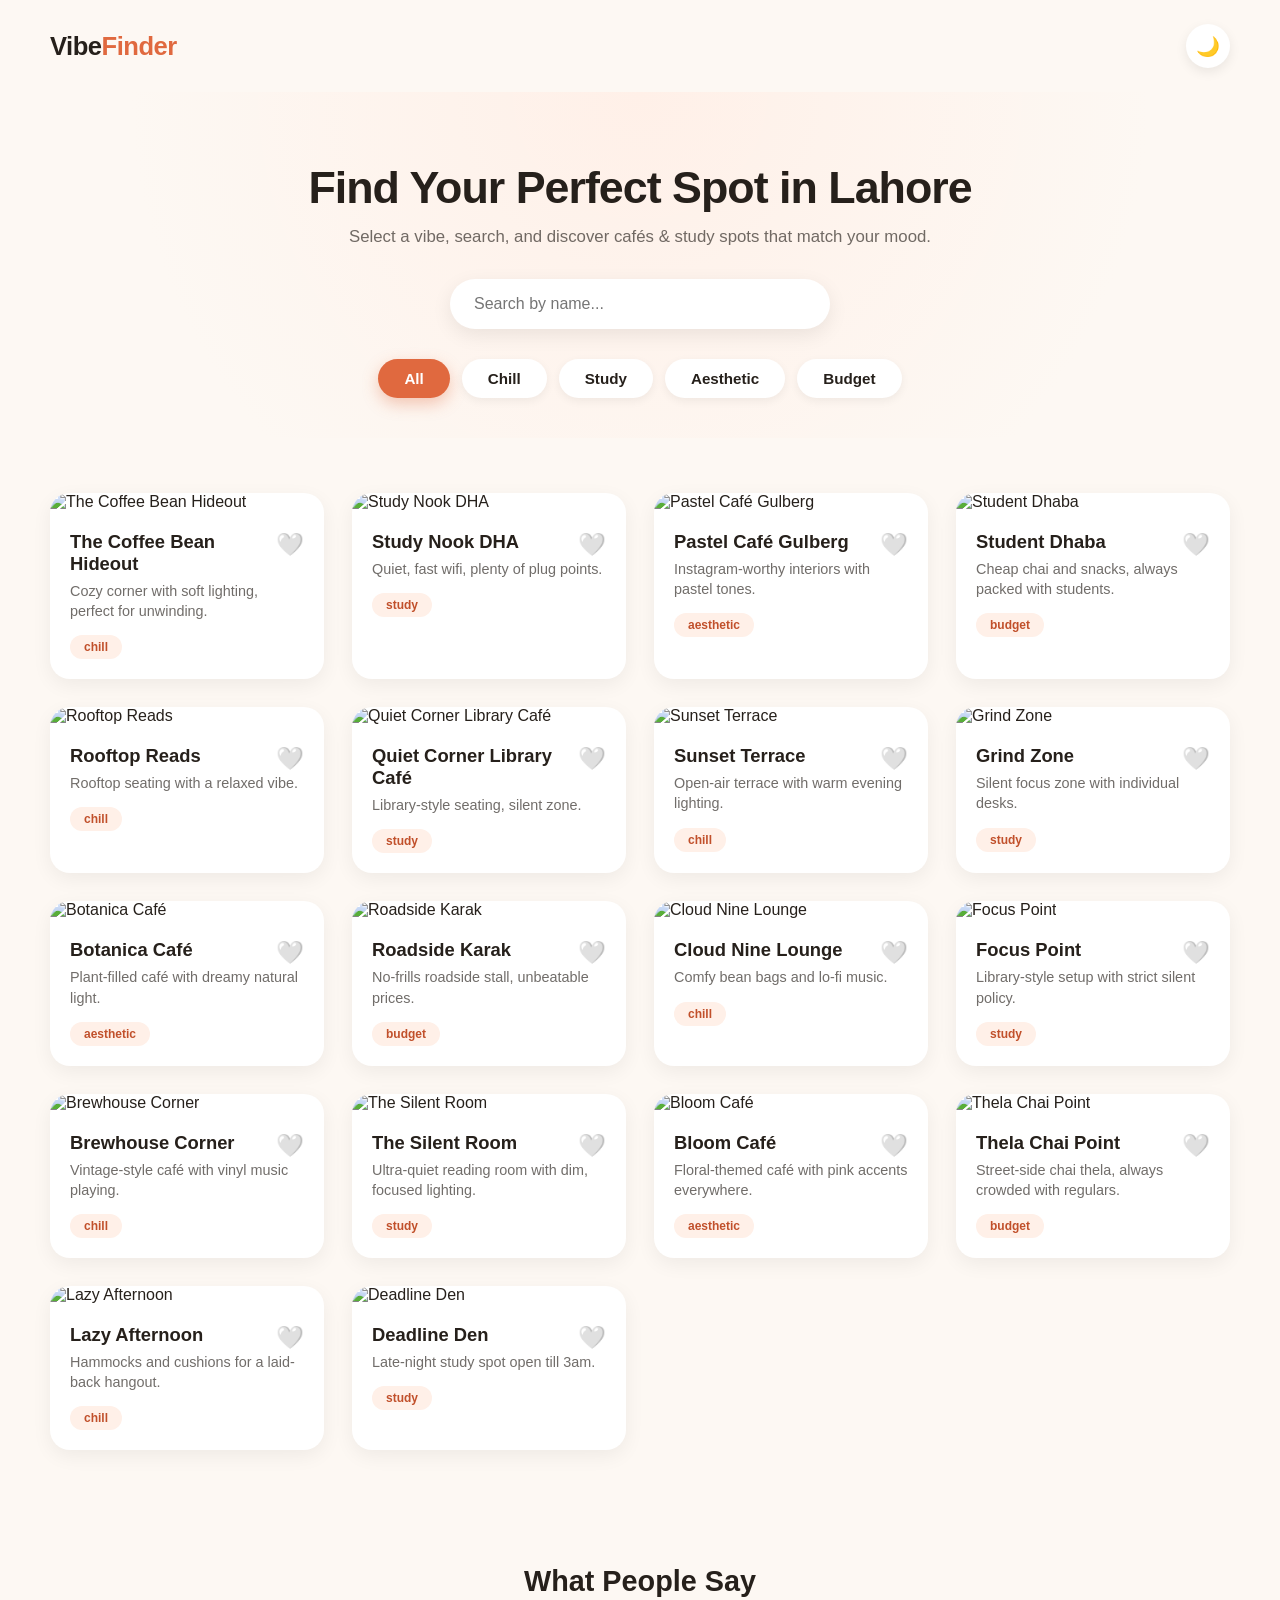
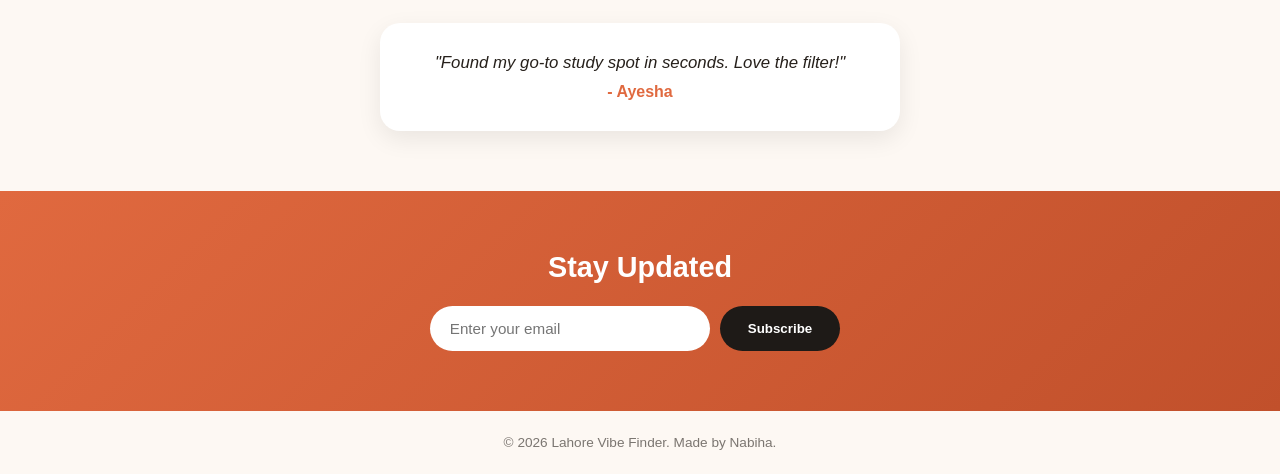
==== index.html @ dc7e040d "Initial commit: static website structure with HTML, CSS, JS" ====
<!DOCTYPE html>
<html lang="en">
<head>
  <meta charset="UTF-8">
  <meta name="viewport" content="width=device-width, initial-scale=1.0">
  <title>Lahore Vibe Finder</title>
  <link rel="stylesheet" href="style.css">
</head>
<body>

  <!-- Navbar -->
  <header class="navbar">
    <h1 class="logo">Vibe<span>Finder</span></h1>
    <button id="themeToggle" class="theme-btn">🌙</button>
  </header>

  <!-- Hero Section -->
  <section class="hero">
    <h2>Find Your Perfect Spot in Lahore</h2>
    <p>Select a vibe, search, and discover cafés & study spots that match your mood.</p>

    <div class="search-bar">
      <input type="text" id="searchInput" placeholder="Search by name...">
    </div>

    <div class="mood-filters" id="moodFilters">
      <button class="mood-btn active" data-mood="all">All</button>
      <button class="mood-btn" data-mood="chill">Chill</button>
      <button class="mood-btn" data-mood="study">Study</button>
      <button class="mood-btn" data-mood="aesthetic">Aesthetic</button>
      <button class="mood-btn" data-mood="budget">Budget</button>
    </div>
  </section>

  <!-- Spots Grid -->
  <section class="spots-grid" id="spotsGrid">
    <!-- JS se cards yahan inject honge -->
  </section>

  <!-- Modal -->
  <div class="modal-overlay" id="modalOverlay">
    <div class="modal">
      <button class="modal-close" id="modalClose">&times;</button>
      <div id="modalContent"></div>
    </div>
  </div>

  <!-- Testimonials -->
  <section class="testimonials">
    <h2>What People Say</h2>
    <div class="testimonial-slider" id="testimonialSlider"></div>
  </section>

  <!-- Newsletter -->
  <section class="newsletter">
    <h2>Stay Updated</h2>
    <form id="newsletterForm">
      <input type="email" id="emailInput" placeholder="Enter your email">
      <button type="submit">Subscribe</button>
      <p class="form-msg" id="formMsg"></p>
    </form>
  </section>

  <footer>
    <p>&copy; 2026 Lahore Vibe Finder. Made by Nabiha.</p>
  </footer>

  <script src="script.js"></script>
</body>
</html>
---- style.css ----
* {
  margin: 0;
  padding: 0;
  box-sizing: border-box;
}

@import url('https://fonts.googleapis.com/css2?family=Poppins:wght@400;500;600;700;800&display=swap');

* {
  font-family: 'Poppins', sans-serif;
}

:root {
  --bg: #fdf8f3;
  --text: #26201b;
  --card-bg: #ffffff;
  --accent: #e0693f;
  --accent-dark: #c1502b;
  --accent-light: #fff0e8;
}

body.dark {
  --bg: #16141c;
  --text: #f1f1f1;
  --card-bg: #24222c;
  --accent-light: #2e2733;
}

body {
  background: var(--bg);
  color: var(--text);
  transition: background 0.3s, color 0.3s;
}

/* Navbar */
.navbar {
  display: flex;
  justify-content: space-between;
  align-items: center;
  padding: 24px 50px;
}
.logo {
  font-size: 1.6rem;
  font-weight: 800;
  letter-spacing: -0.5px;
}
.logo span { color: var(--accent); }
.theme-btn {
  background: var(--card-bg);
  border: none;
  border-radius: 50%;
  width: 44px;
  height: 44px;
  cursor: pointer;
  font-size: 1.2rem;
  box-shadow: 0 4px 12px rgba(0,0,0,0.08);
  transition: transform 0.2s;
}
.theme-btn:hover { transform: scale(1.08); }

/* Hero */
.hero {
  text-align: center;
  padding: 70px 20px 40px;
  background: radial-gradient(circle at top, var(--accent-light), transparent 70%);
}
.hero h2 {
  font-size: clamp(2rem, 5vw, 2.8rem);
  font-weight: 800;
  margin-bottom: 14px;
  letter-spacing: -1px;
}
.hero p {
  font-size: 1.05rem;
  opacity: 0.65;
  margin-bottom: 32px;
}

.search-bar input {
  width: 380px;
  max-width: 85%;
  padding: 16px 24px;
  border-radius: 40px;
  border: none;
  outline: none;
  font-size: 1rem;
  margin-bottom: 30px;
  background: var(--card-bg);
  box-shadow: 0 6px 20px rgba(0,0,0,0.08);
}
.search-bar input:focus {
  box-shadow: 0 6px 20px rgba(224,105,63,0.25);
}

.mood-filters {
  display: flex;
  justify-content: center;
  gap: 12px;
  flex-wrap: wrap;
}
.mood-btn {
  padding: 11px 26px;
  border-radius: 30px;
  border: none;
  background: var(--card-bg);
  color: var(--text);
  cursor: pointer;
  transition: 0.25s;
  font-weight: 600;
  font-size: 0.95rem;
  box-shadow: 0 3px 10px rgba(0,0,0,0.06);
}
.mood-btn:hover {
  transform: translateY(-2px);
  box-shadow: 0 6px 16px rgba(224,105,63,0.2);
}
.mood-btn.active {
  background: var(--accent);
  color: #fff;
  box-shadow: 0 6px 16px rgba(224,105,63,0.35);
}

/* Spots Grid */
.spots-grid {
  display: grid;
  grid-template-columns: repeat(auto-fit, minmax(270px, 1fr));
  gap: 28px;
  padding: 55px 50px;
  max-width: 1300px;
  margin: 0 auto;
}
.spot-card {
  background: var(--card-bg);
  border-radius: 20px;
  overflow: hidden;
  box-shadow: 0 6px 20px rgba(0,0,0,0.06);
  cursor: pointer;
  transition: transform 0.3s, box-shadow 0.3s;
  animation: fadeUp 0.5s ease;
}
.spot-card:hover {
  transform: translateY(-8px);
  box-shadow: 0 16px 32px rgba(0,0,0,0.14);
}
.spot-card img {
  width: 100%;
  height: 190px;
  object-fit: cover;
}
.spot-card-body { padding: 20px; }
.spot-card-body h3 {
  margin-bottom: 6px;
  font-size: 1.15rem;
  font-weight: 700;
}
.spot-card-body p {
  font-size: 0.9rem;
  opacity: 0.65;
  margin-bottom: 14px;
  line-height: 1.4;
}
.spot-tag {
  display: inline-block;
  background: var(--accent-light);
  color: var(--accent-dark);
  padding: 5px 14px;
  border-radius: 20px;
  font-size: 0.75rem;
  font-weight: 600;
}
.fav-btn {
  float: right;
  background: none;
  border: none;
  font-size: 1.4rem;
  cursor: pointer;
  transition: transform 0.2s;
}
.fav-btn:hover { transform: scale(1.2); }

@keyframes fadeUp {
  from { opacity: 0; transform: translateY(20px); }
  to { opacity: 1; transform: translateY(0); }
}

/* Modal */
.modal-overlay {
  position: fixed;
  inset: 0;
  background: rgba(20,15,10,0.55);
  backdrop-filter: blur(3px);
  display: none;
  align-items: center;
  justify-content: center;
  z-index: 100;
}
.modal-overlay.active { display: flex; }
.modal {
  background: var(--card-bg);
  border-radius: 20px;
  max-width: 460px;
  width: 90%;
  padding: 30px;
  position: relative;
  animation: fadeUp 0.3s ease;
  box-shadow: 0 20px 50px rgba(0,0,0,0.25);
}
.modal-close {
  position: absolute;
  top: 14px;
  right: 18px;
  background: var(--accent-light);
  border: none;
  border-radius: 50%;
  width: 34px;
  height: 34px;
  font-size: 1.3rem;
  cursor: pointer;
}

/* Testimonials */
.testimonials { text-align: center; padding: 60px 20px; }
.testimonials h2 { font-size: 1.8rem; font-weight: 800; margin-bottom: 10px; }
.testimonial-slider {
  max-width: 520px;
  margin: 25px auto 0;
  background: var(--card-bg);
  padding: 30px;
  border-radius: 20px;
  box-shadow: 0 8px 24px rgba(0,0,0,0.08);
  transition: opacity 0.4s;
  min-height: 100px;
}
.testimonial-slider p { font-size: 1.05rem; font-style: italic; }
.testimonial-slider h4 { color: var(--accent); }

/* Newsletter */
.newsletter {
  text-align: center;
  padding: 60px 20px;
  background: linear-gradient(135deg, var(--accent), var(--accent-dark));
  color: #fff;
}
.newsletter h2 { font-size: 1.8rem; font-weight: 800; }
.newsletter form {
  margin-top: 22px;
  display: flex;
  justify-content: center;
  gap: 10px;
  flex-wrap: wrap;
}
.newsletter input {
  padding: 14px 20px;
  border-radius: 30px;
  border: none;
  outline: none;
  width: 280px;
  font-size: 0.95rem;
}
.newsletter button {
  padding: 14px 28px;
  border-radius: 30px;
  border: none;
  background: #1e1a17;
  color: #fff;
  cursor: pointer;
  font-weight: 600;
  transition: transform 0.2s;
}
.newsletter button:hover { transform: translateY(-2px); }
.form-msg { margin-top: 12px; font-size: 0.9rem; font-weight: 500; }

footer {
  text-align: center;
  padding: 24px;
  opacity: 0.6;
  font-size: 0.85rem;
}
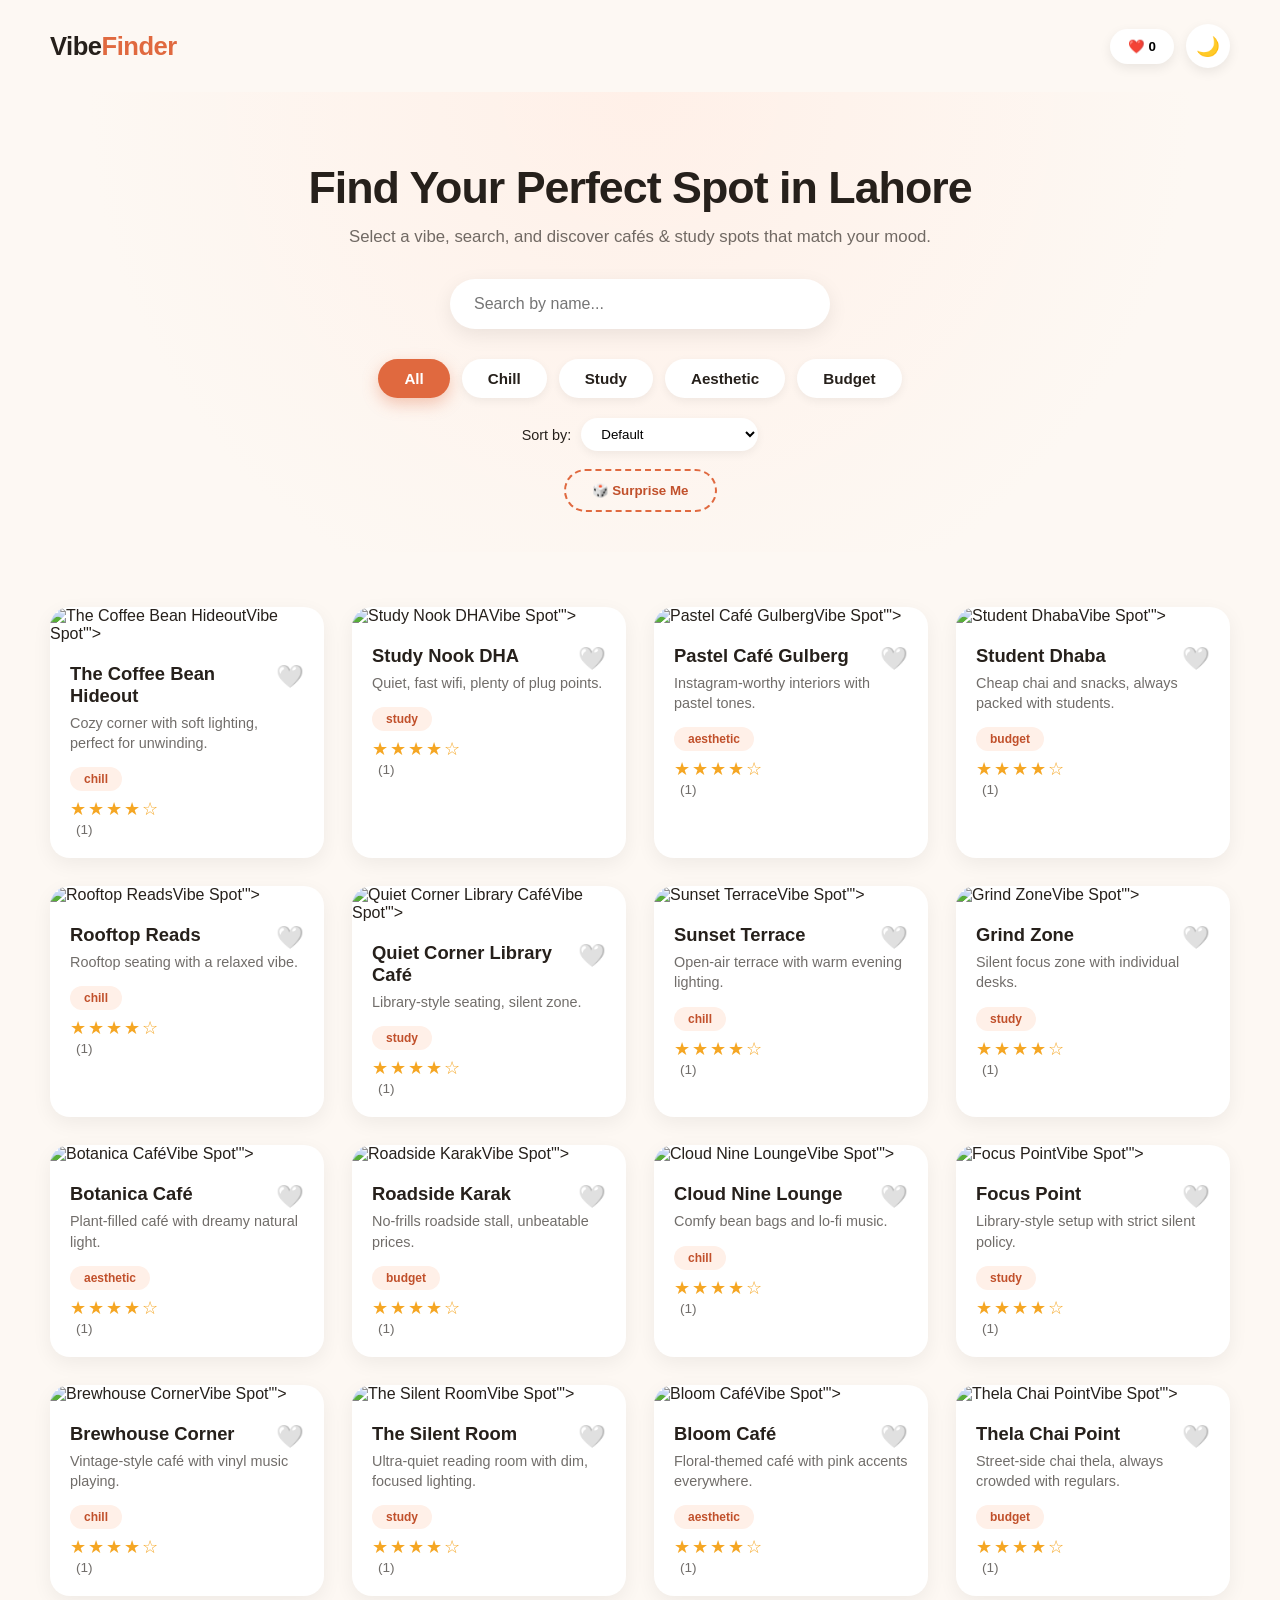
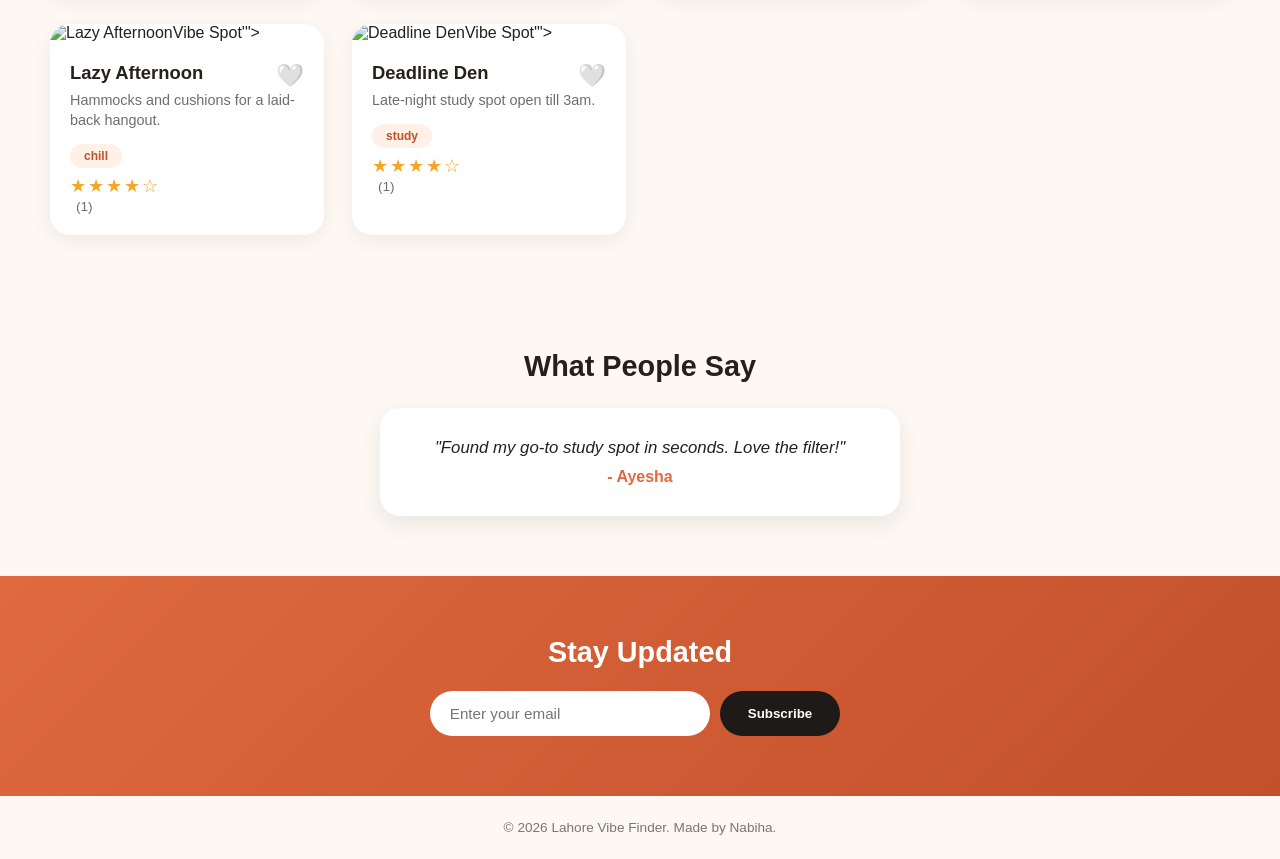
==== commit 7d43459e: "Added star ratings, surprise me button, favorites counter, and sort dropdown" ====
--- a/index.html
+++ b/index.html
@@ -11,7 +11,10 @@
   <!-- Navbar -->
   <header class="navbar">
     <h1 class="logo">Vibe<span>Finder</span></h1>
-    <button id="themeToggle" class="theme-btn">🌙</button>
+    <div class="navbar-right">
+      <button id="favCountBtn" class="fav-count-btn">❤️ <span id="favCount">0</span></button>
+      <button id="themeToggle" class="theme-btn">🌙</button>
+    </div>
   </header>
 
   <!-- Hero Section -->
@@ -30,6 +33,18 @@
       <button class="mood-btn" data-mood="aesthetic">Aesthetic</button>
       <button class="mood-btn" data-mood="budget">Budget</button>
     </div>
+
+    <div class="sort-row">
+      <label for="sortSelect">Sort by:</label>
+      <select id="sortSelect">
+        <option value="default">Default</option>
+        <option value="name">Name (A-Z)</option>
+        <option value="rating">Rating (High to Low)</option>
+        <option value="popular">Popular (Most Votes)</option>
+      </select>
+    </div>
+
+    <button id="surpriseBtn" class="surprise-btn">🎲 Surprise Me</button>
   </section>
 
   <!-- Spots Grid -->
@@ -42,6 +57,15 @@
     <div class="modal">
       <button class="modal-close" id="modalClose">&times;</button>
       <div id="modalContent"></div>
+    </div>
+  </div>
+
+  <!-- Favorites Modal -->
+  <div class="modal-overlay" id="favModalOverlay">
+    <div class="modal">
+      <button class="modal-close" id="favModalClose">&times;</button>
+      <h2 style="margin-bottom:16px;">Your Favorites</h2>
+      <div id="favModalContent"></div>
     </div>
   </div>
 
--- a/style.css
+++ b/style.css
@@ -275,4 +275,88 @@
   padding: 24px;
   opacity: 0.6;
   font-size: 0.85rem;
+}
+.navbar-right {
+  display: flex;
+  align-items: center;
+  gap: 12px;
+}
+.fav-count-btn {
+  background: var(--card-bg);
+  border: none;
+  border-radius: 30px;
+  padding: 10px 18px;
+  font-weight: 600;
+  cursor: pointer;
+  box-shadow: 0 4px 12px rgba(0,0,0,0.08);
+  transition: transform 0.2s;
+}
+.fav-count-btn:hover { transform: scale(1.05); }
+
+.stars {
+  color: #f5a623;
+  font-size: 1.1rem;
+  letter-spacing: 2px;
+}
+.rating-stars-interactive span {
+  cursor: pointer;
+  transition: transform 0.15s;
+  display: inline-block;
+}
+.rating-stars-interactive span:hover {
+  transform: scale(1.25);
+}
+.rating-text {
+  font-size: 0.85rem;
+  opacity: 0.65;
+  margin-left: 6px;
+}
+
+.surprise-btn {
+  margin-top: 18px;
+  padding: 12px 26px;
+  border-radius: 30px;
+  border: 2px dashed var(--accent);
+  background: transparent;
+  color: var(--accent-dark);
+  font-weight: 600;
+  cursor: pointer;
+  transition: 0.25s;
+}
+.surprise-btn:hover {
+  background: var(--accent);
+  color: #fff;
+  transform: scale(1.05);
+}
+
+.fav-mini-card {
+  display: flex;
+  align-items: center;
+  gap: 12px;
+  padding: 10px 0;
+  border-bottom: 1px solid rgba(0,0,0,0.08);
+}
+.fav-mini-card img {
+  width: 60px;
+  height: 60px;
+  object-fit: cover;
+  border-radius: 10px;
+}
+.sort-row {
+  margin-top: 20px;
+  display: flex;
+  align-items: center;
+  justify-content: center;
+  gap: 10px;
+  font-size: 0.9rem;
+}
+.sort-row select {
+  padding: 8px 16px;
+  border-radius: 20px;
+  border: none;
+  background: var(--card-bg);
+  box-shadow: 0 3px 10px rgba(0,0,0,0.06);
+  cursor: pointer;
+  font-family: 'Poppins', sans-serif;
+  font-weight: 500;
 }
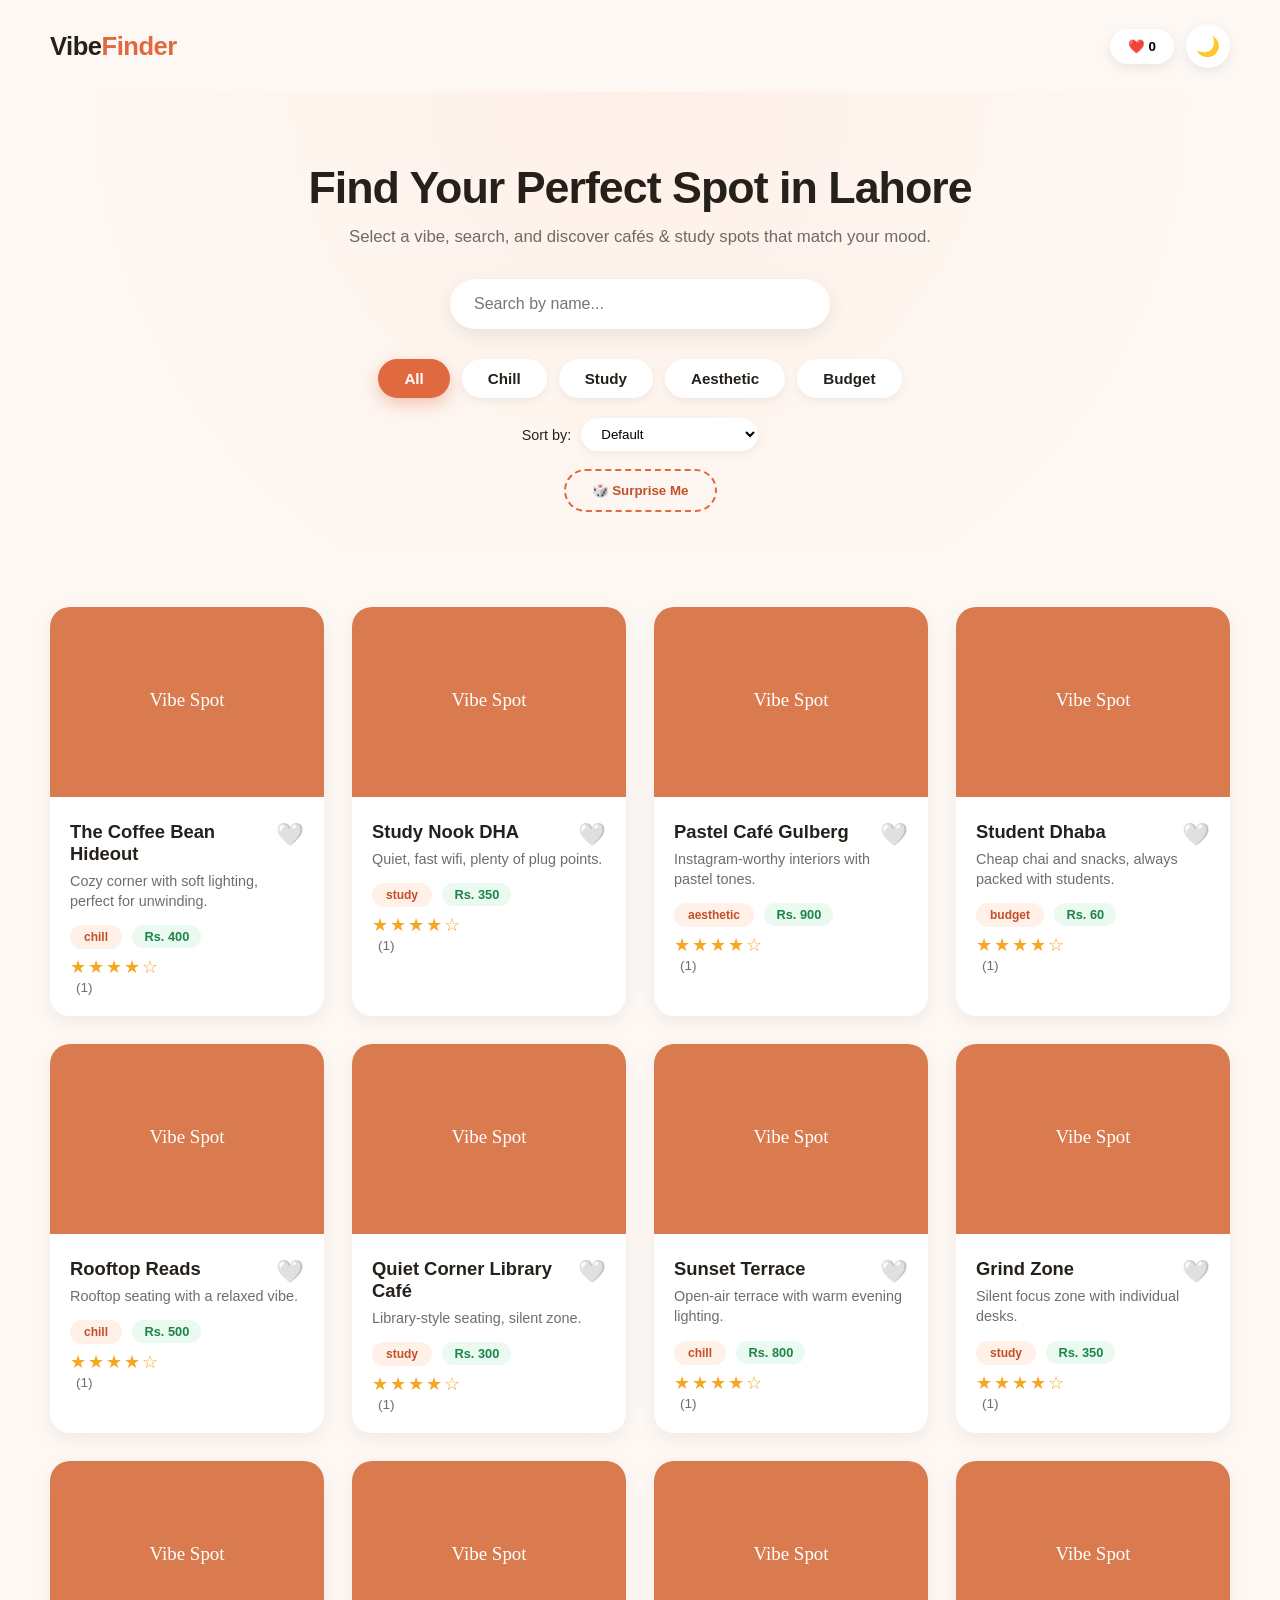
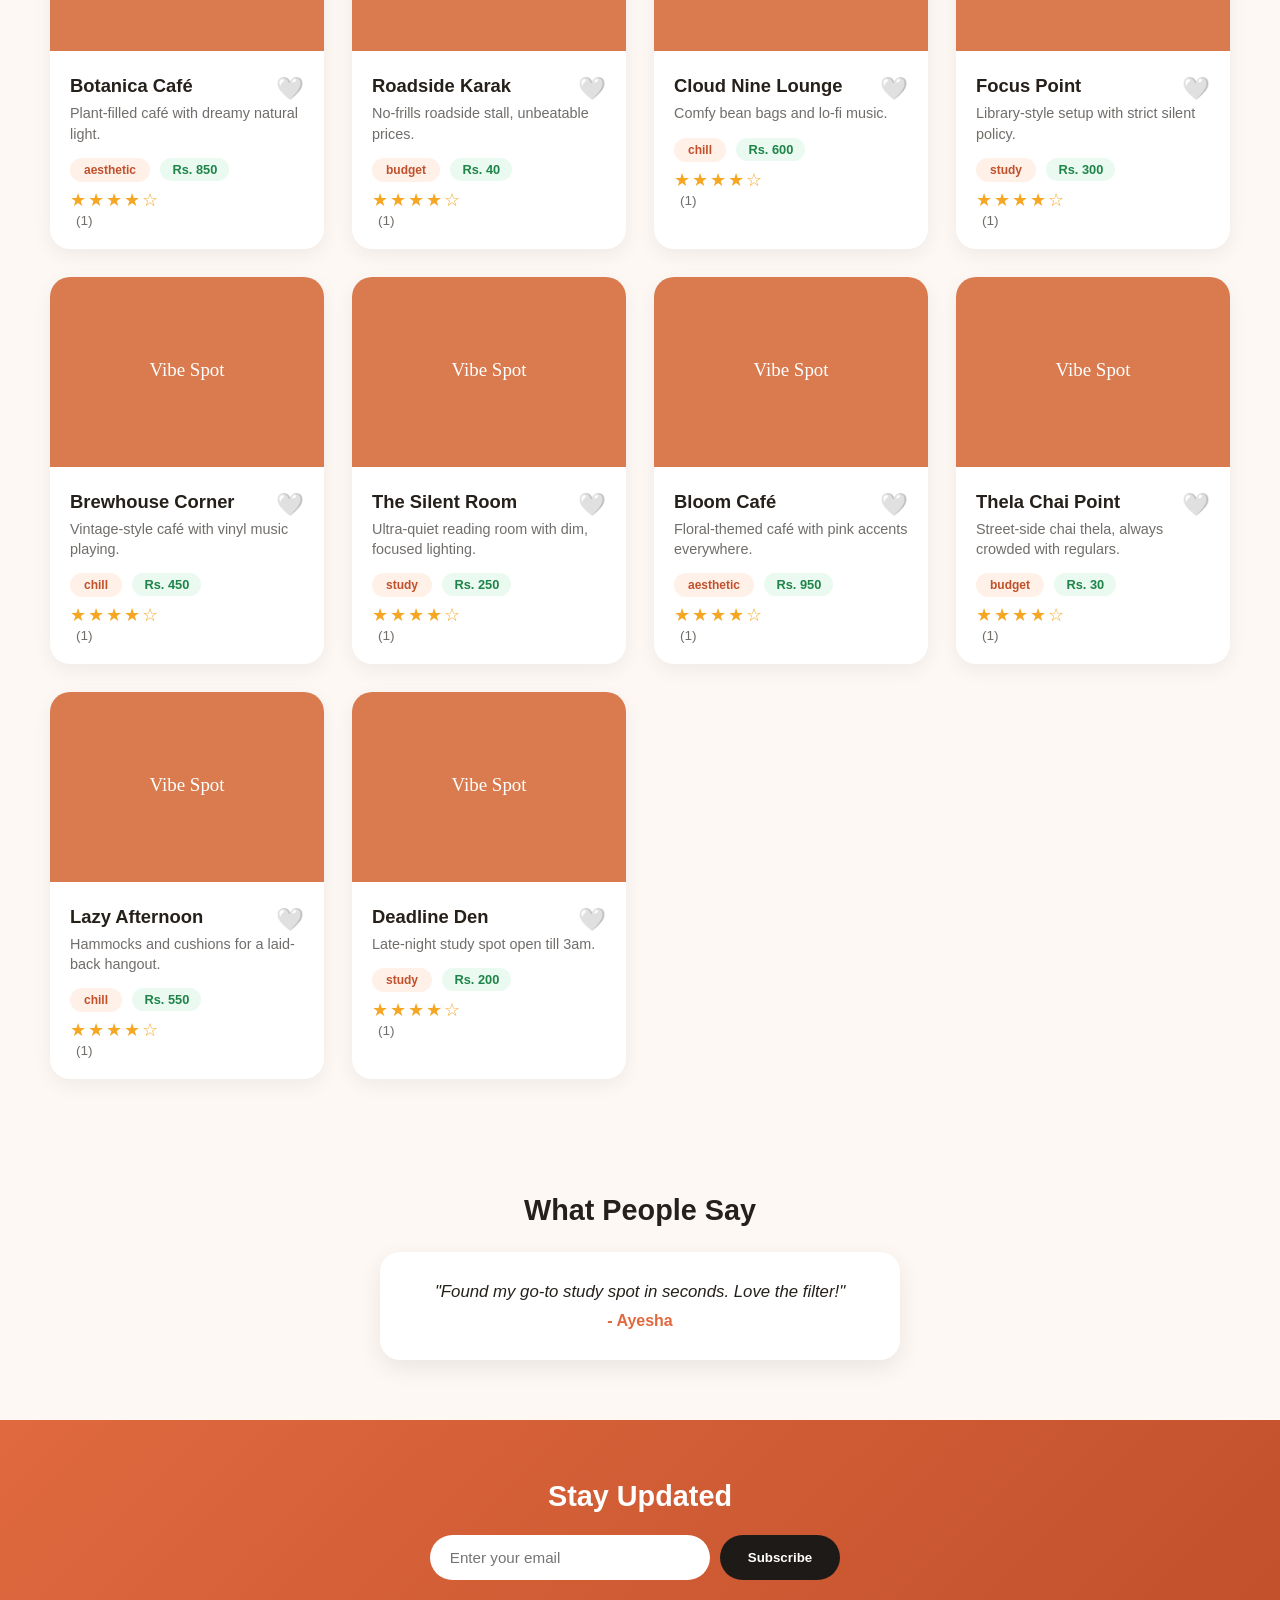
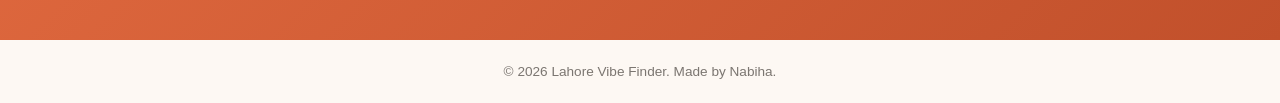
==== commit 8b9431bf: "Added toast notifications, price tags, and fixed image fallback bug" ====
--- a/index.html
+++ b/index.html
@@ -85,6 +85,9 @@
     </form>
   </section>
 
+  <!-- Toast -->
+  <div id="toast" class="toast"></div>
+
   <footer>
     <p>&copy; 2026 Lahore Vibe Finder. Made by Nabiha.</p>
   </footer>
--- a/style.css
+++ b/style.css
@@ -359,4 +359,24 @@
   cursor: pointer;
   font-family: 'Poppins', sans-serif;
   font-weight: 500;
+}
+.price-tag {
+  display: inline-block;
+  background: #eafaf0;
+  color: #1e8449;
+  padding: 4px 12px;
+  border-radius: 15px;
+  font-size: 0.8rem;
+  font-weight: 600;
+  margin-left: 6px;
+}
+.price-tag {
+  display: inline-block;
+  background: #eafaf0;
+  color: #1e8449;
+  padding: 4px 12px;
+  border-radius: 15px;
+  font-size: 0.8rem;
+  font-weight: 600;
+  margin-left: 6px;
 }
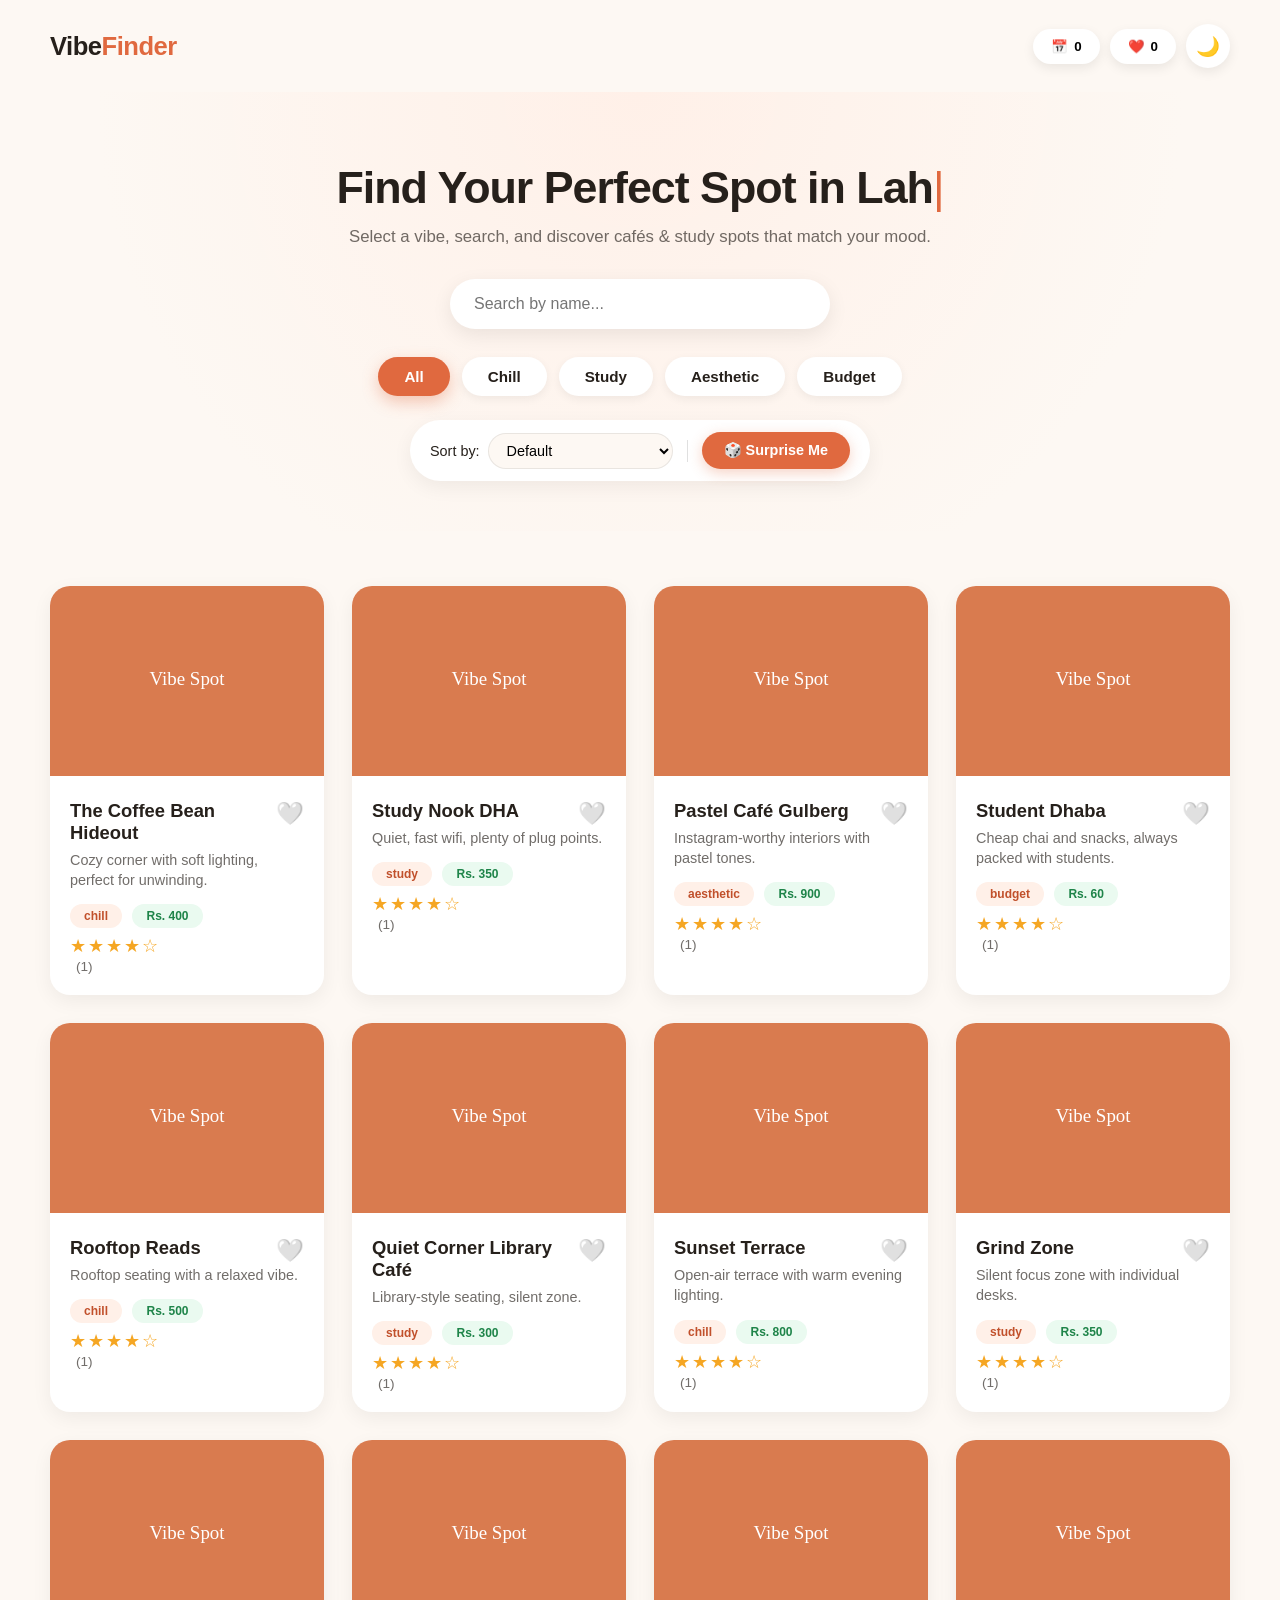
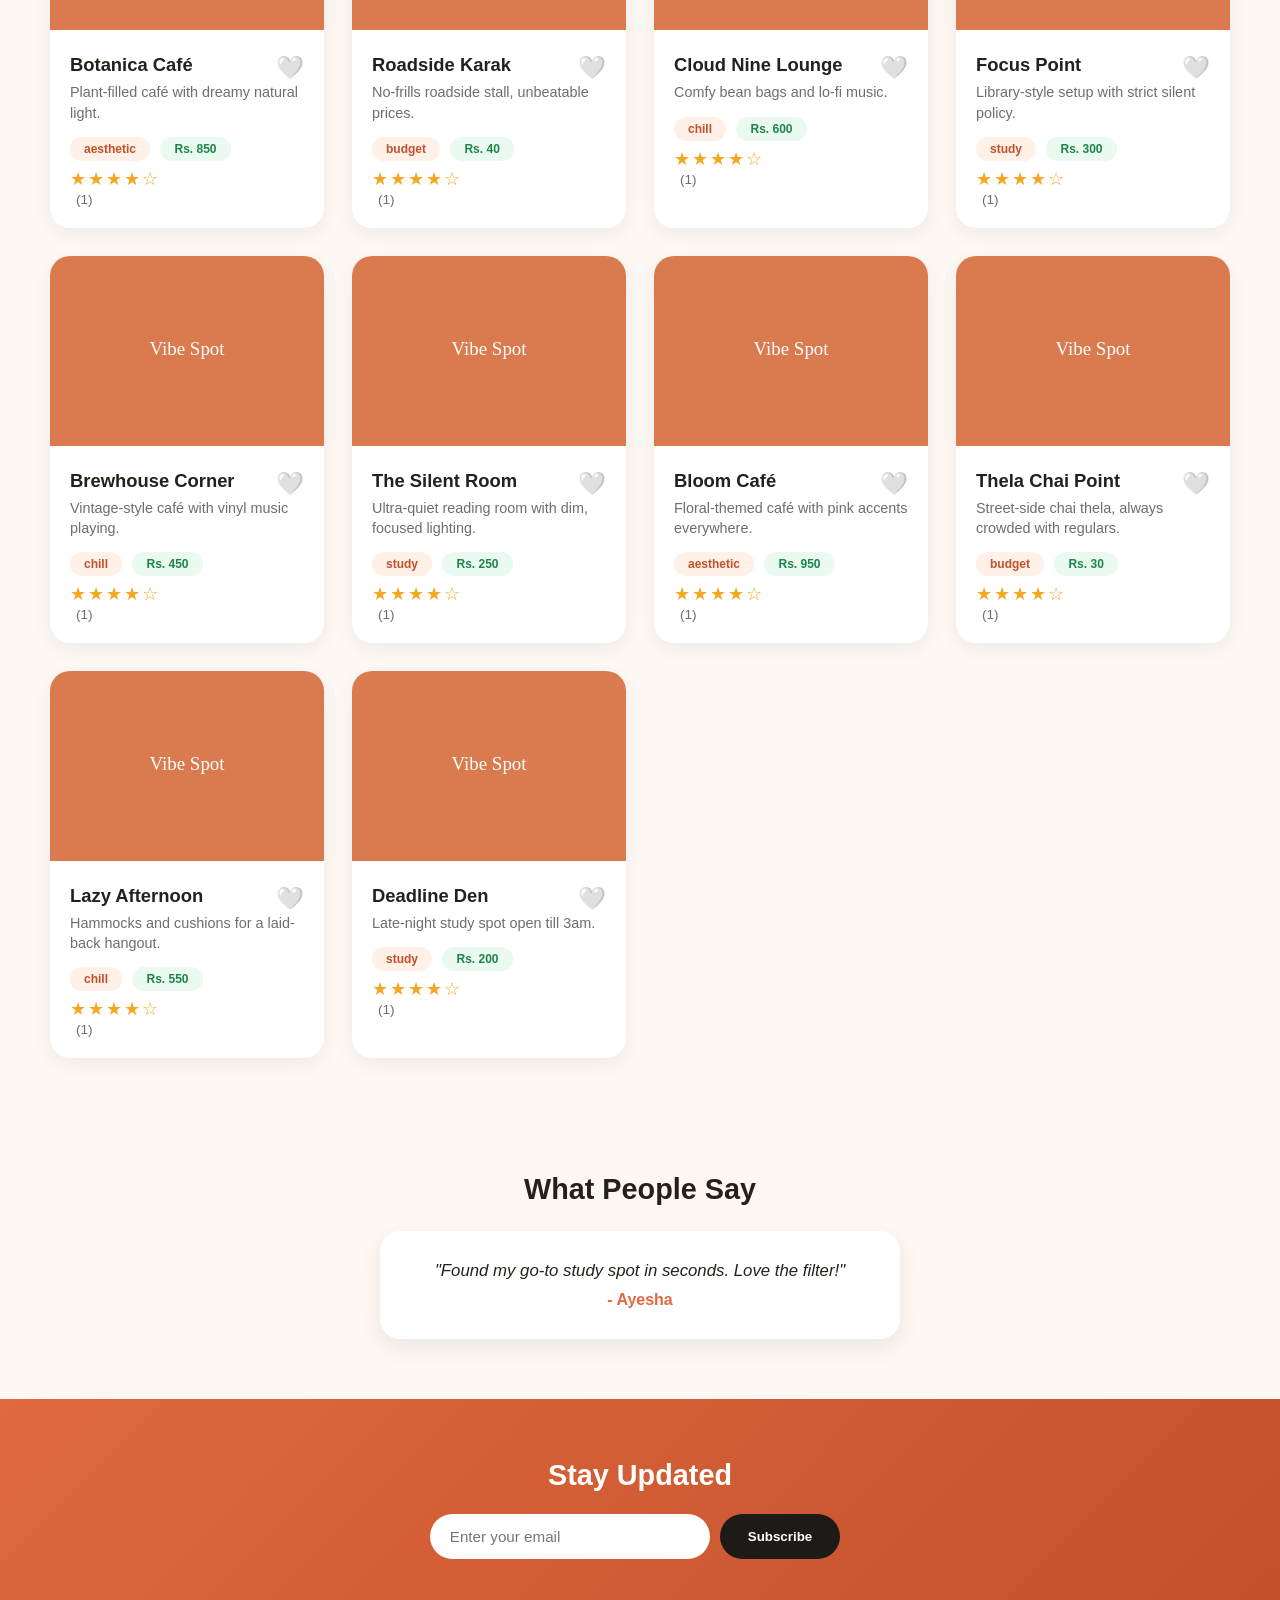
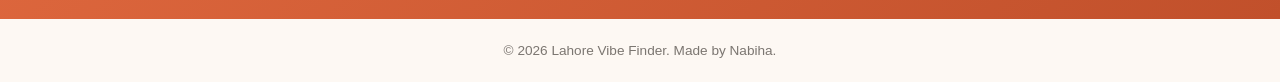
==== commit d6530dd8: "Added typewriter heading effect, booking system, and UI polish" ====
--- a/index.html
+++ b/index.html
@@ -12,6 +12,7 @@
   <header class="navbar">
     <h1 class="logo">Vibe<span>Finder</span></h1>
     <div class="navbar-right">
+      <button id="bookingsBtn" class="fav-count-btn">📅 <span id="bookingCount">0</span></button>
       <button id="favCountBtn" class="fav-count-btn">❤️ <span id="favCount">0</span></button>
       <button id="themeToggle" class="theme-btn">🌙</button>
     </div>
@@ -19,7 +20,7 @@
 
   <!-- Hero Section -->
   <section class="hero">
-    <h2>Find Your Perfect Spot in Lahore</h2>
+        <h2><span id="typewriterHeading"></span><span class="cursor">|</span></h2>
     <p>Select a vibe, search, and discover cafés & study spots that match your mood.</p>
 
     <div class="search-bar">
@@ -34,17 +35,19 @@
       <button class="mood-btn" data-mood="budget">Budget</button>
     </div>
 
-    <div class="sort-row">
-      <label for="sortSelect">Sort by:</label>
-      <select id="sortSelect">
-        <option value="default">Default</option>
-        <option value="name">Name (A-Z)</option>
-        <option value="rating">Rating (High to Low)</option>
-        <option value="popular">Popular (Most Votes)</option>
-      </select>
+      <div class="controls-row">
+      <div class="sort-row">
+        <label for="sortSelect">Sort by:</label>
+        <select id="sortSelect">
+          <option value="default">Default</option>
+          <option value="name">Name (A-Z)</option>
+          <option value="rating">Rating (High to Low)</option>
+          <option value="popular">Popular (Most Votes)</option>
+        </select>
+      </div>
+      <div class="controls-divider"></div>
+      <button id="surpriseBtn" class="surprise-btn">🎲 Surprise Me</button>
     </div>
-
-    <button id="surpriseBtn" class="surprise-btn">🎲 Surprise Me</button>
   </section>
 
   <!-- Spots Grid -->
@@ -66,6 +69,15 @@
       <button class="modal-close" id="favModalClose">&times;</button>
       <h2 style="margin-bottom:16px;">Your Favorites</h2>
       <div id="favModalContent"></div>
+    </div>
+  </div>
+
+  <!-- Bookings Modal -->
+  <div class="modal-overlay" id="bookingsModalOverlay">
+    <div class="modal">
+      <button class="modal-close" id="bookingsModalClose">&times;</button>
+      <h2 style="margin-bottom:16px;">Your Bookings</h2>
+      <div id="bookingsModalContent"></div>
     </div>
   </div>
 
--- a/style.css
+++ b/style.css
@@ -45,6 +45,27 @@
   letter-spacing: -0.5px;
 }
 .logo span { color: var(--accent); }
+
+.navbar-right {
+  display: flex;
+  align-items: center;
+  gap: 10px;
+}
+.fav-count-btn {
+  background: var(--card-bg);
+  border: none;
+  border-radius: 30px;
+  padding: 10px 18px;
+  font-weight: 600;
+  cursor: pointer;
+  box-shadow: 0 4px 12px rgba(0,0,0,0.08);
+  transition: transform 0.2s;
+  display: flex;
+  align-items: center;
+  gap: 6px;
+}
+.fav-count-btn:hover { transform: scale(1.05); }
+
 .theme-btn {
   background: var(--card-bg);
   border: none;
@@ -61,7 +82,7 @@
 /* Hero */
 .hero {
   text-align: center;
-  padding: 70px 20px 40px;
+  padding: 70px 20px 50px;
   background: radial-gradient(circle at top, var(--accent-light), transparent 70%);
 }
 .hero h2 {
@@ -84,7 +105,7 @@
   border: none;
   outline: none;
   font-size: 1rem;
-  margin-bottom: 30px;
+  margin-bottom: 28px;
   background: var(--card-bg);
   box-shadow: 0 6px 20px rgba(0,0,0,0.08);
 }
@@ -97,6 +118,7 @@
   justify-content: center;
   gap: 12px;
   flex-wrap: wrap;
+  margin-bottom: 24px;
 }
 .mood-btn {
   padding: 11px 26px;
@@ -118,6 +140,59 @@
   background: var(--accent);
   color: #fff;
   box-shadow: 0 6px 16px rgba(224,105,63,0.35);
+}
+
+/* Controls row: sort + surprise together, unified */
+.controls-row {
+  display: flex;
+  justify-content: center;
+  align-items: center;
+  gap: 14px;
+  flex-wrap: wrap;
+  background: var(--card-bg);
+  max-width: fit-content;
+  margin: 0 auto;
+  padding: 12px 20px;
+  border-radius: 40px;
+  box-shadow: 0 6px 20px rgba(0,0,0,0.06);
+}
+.sort-row {
+  display: flex;
+  align-items: center;
+  gap: 8px;
+  font-size: 0.9rem;
+  font-weight: 500;
+}
+.sort-row select {
+  padding: 8px 14px;
+  border-radius: 20px;
+  border: 1px solid rgba(0,0,0,0.08);
+  background: var(--bg);
+  cursor: pointer;
+  font-family: 'Poppins', sans-serif;
+  font-weight: 500;
+  font-size: 0.9rem;
+}
+.controls-divider {
+  width: 1px;
+  height: 22px;
+  background: rgba(0,0,0,0.12);
+}
+.surprise-btn {
+  padding: 10px 22px;
+  border-radius: 30px;
+  border: none;
+  background: var(--accent);
+  color: #fff;
+  font-weight: 600;
+  font-size: 0.9rem;
+  cursor: pointer;
+  transition: 0.25s;
+  box-shadow: 0 4px 14px rgba(224,105,63,0.3);
+}
+.surprise-btn:hover {
+  background: var(--accent-dark);
+  transform: scale(1.04);
 }
 
 /* Spots Grid */
@@ -168,6 +243,16 @@
   font-size: 0.75rem;
   font-weight: 600;
 }
+.price-tag {
+  display: inline-block;
+  background: #eafaf0;
+  color: #1e8449;
+  padding: 5px 14px;
+  border-radius: 20px;
+  font-size: 0.75rem;
+  font-weight: 600;
+  margin-left: 6px;
+}
 .fav-btn {
   float: right;
   background: none;
@@ -181,6 +266,26 @@
 @keyframes fadeUp {
   from { opacity: 0; transform: translateY(20px); }
   to { opacity: 1; transform: translateY(0); }
+}
+
+/* Stars */
+.stars {
+  color: #f5a623;
+  font-size: 1.1rem;
+  letter-spacing: 2px;
+}
+.rating-stars-interactive span {
+  cursor: pointer;
+  transition: transform 0.15s;
+  display: inline-block;
+}
+.rating-stars-interactive span:hover {
+  transform: scale(1.25);
+}
+.rating-text {
+  font-size: 0.85rem;
+  opacity: 0.65;
+  margin-left: 6px;
 }
 
 /* Modal */
@@ -200,6 +305,8 @@
   border-radius: 20px;
   max-width: 460px;
   width: 90%;
+  max-height: 85vh;
+  overflow-y: auto;
   padding: 30px;
   position: relative;
   animation: fadeUp 0.3s ease;
@@ -216,6 +323,70 @@
   height: 34px;
   font-size: 1.3rem;
   cursor: pointer;
+}
+
+.fav-mini-card {
+  display: flex;
+  align-items: center;
+  gap: 12px;
+  padding: 10px 0;
+  border-bottom: 1px solid rgba(0,0,0,0.08);
+}
+.fav-mini-card img {
+  width: 60px;
+  height: 60px;
+  object-fit: cover;
+  border-radius: 10px;
+}
+
+/* Booking form */
+.booking-form {
+  margin-top: 18px;
+  border-top: 1px solid rgba(0,0,0,0.08);
+  padding-top: 16px;
+}
+.booking-form label {
+  display: block;
+  font-size: 0.85rem;
+  font-weight: 600;
+  margin-bottom: 6px;
+  margin-top: 12px;
+}
+.booking-form input {
+  width: 100%;
+  padding: 10px 14px;
+  border-radius: 10px;
+  border: 1px solid #ddd;
+  outline: none;
+  font-family: 'Poppins', sans-serif;
+}
+.booking-form button {
+  margin-top: 16px;
+  width: 100%;
+  padding: 12px;
+  border-radius: 10px;
+  border: none;
+  background: var(--accent);
+  color: #fff;
+  font-weight: 600;
+  cursor: pointer;
+  transition: 0.2s;
+}
+.booking-form button:hover { background: var(--accent-dark); }
+
+.booking-mini-card {
+  padding: 12px 0;
+  border-bottom: 1px solid rgba(0,0,0,0.08);
+}
+.booking-mini-card strong { display: block; }
+.booking-mini-card span { font-size: 0.85rem; opacity: 0.7; }
+.cancel-booking-btn {
+  background: none;
+  border: none;
+  color: #c0392b;
+  font-size: 0.8rem;
+  cursor: pointer;
+  margin-top: 6px;
 }
 
 /* Testimonials */
@@ -270,113 +441,40 @@
 .newsletter button:hover { transform: translateY(-2px); }
 .form-msg { margin-top: 12px; font-size: 0.9rem; font-weight: 500; }
 
+/* Toast */
+.toast {
+  position: fixed;
+  bottom: 30px;
+  left: 50%;
+  transform: translateX(-50%) translateY(100px);
+  background: #1e1a17;
+  color: #fff;
+  padding: 14px 26px;
+  border-radius: 30px;
+  font-size: 0.9rem;
+  font-weight: 500;
+  box-shadow: 0 8px 24px rgba(0,0,0,0.3);
+  opacity: 0;
+  transition: transform 0.35s, opacity 0.35s;
+  z-index: 200;
+}
+.toast.show {
+  transform: translateX(-50%) translateY(0);
+  opacity: 1;
+}
+
 footer {
   text-align: center;
   padding: 24px;
   opacity: 0.6;
   font-size: 0.85rem;
 }
-.navbar-right {
-  display: flex;
-  align-items: center;
-  gap: 12px;
-}
-.fav-count-btn {
-  background: var(--card-bg);
-  border: none;
-  border-radius: 30px;
-  padding: 10px 18px;
-  font-weight: 600;
-  cursor: pointer;
-  box-shadow: 0 4px 12px rgba(0,0,0,0.08);
-  transition: transform 0.2s;
-}
-.fav-count-btn:hover { transform: scale(1.05); }
-
-.stars {
-  color: #f5a623;
-  font-size: 1.1rem;
-  letter-spacing: 2px;
-}
-.rating-stars-interactive span {
-  cursor: pointer;
-  transition: transform 0.15s;
+.cursor {
   display: inline-block;
-}
-.rating-stars-interactive span:hover {
-  transform: scale(1.25);
-}
-.rating-text {
-  font-size: 0.85rem;
-  opacity: 0.65;
-  margin-left: 6px;
-}
-
-.surprise-btn {
-  margin-top: 18px;
-  padding: 12px 26px;
-  border-radius: 30px;
-  border: 2px dashed var(--accent);
-  background: transparent;
-  color: var(--accent-dark);
-  font-weight: 600;
-  cursor: pointer;
-  transition: 0.25s;
-}
-.surprise-btn:hover {
-  background: var(--accent);
-  color: #fff;
-  transform: scale(1.05);
-}
-
-.fav-mini-card {
-  display: flex;
-  align-items: center;
-  gap: 12px;
-  padding: 10px 0;
-  border-bottom: 1px solid rgba(0,0,0,0.08);
-}
-.fav-mini-card img {
-  width: 60px;
-  height: 60px;
-  object-fit: cover;
-  border-radius: 10px;
-}
-.sort-row {
-  margin-top: 20px;
-  display: flex;
-  align-items: center;
-  justify-content: center;
-  gap: 10px;
-  font-size: 0.9rem;
-}
-.sort-row select {
-  padding: 8px 16px;
-  border-radius: 20px;
-  border: none;
-  background: var(--card-bg);
-  box-shadow: 0 3px 10px rgba(0,0,0,0.06);
-  cursor: pointer;
-  font-family: 'Poppins', sans-serif;
-  font-weight: 500;
-}
-.price-tag {
-  display: inline-block;
-  background: #eafaf0;
-  color: #1e8449;
-  padding: 4px 12px;
-  border-radius: 15px;
-  font-size: 0.8rem;
-  font-weight: 600;
-  margin-left: 6px;
-}
-.price-tag {
-  display: inline-block;
-  background: #eafaf0;
-  color: #1e8449;
-  padding: 4px 12px;
-  border-radius: 15px;
-  font-size: 0.8rem;
-  font-weight: 600;
-  margin-left: 6px;
+  animation: blink 0.8s step-end infinite;
+  color: var(--accent);
+  font-weight: 400;
+}
+@keyframes blink {
+  50% { opacity: 0; }
 }
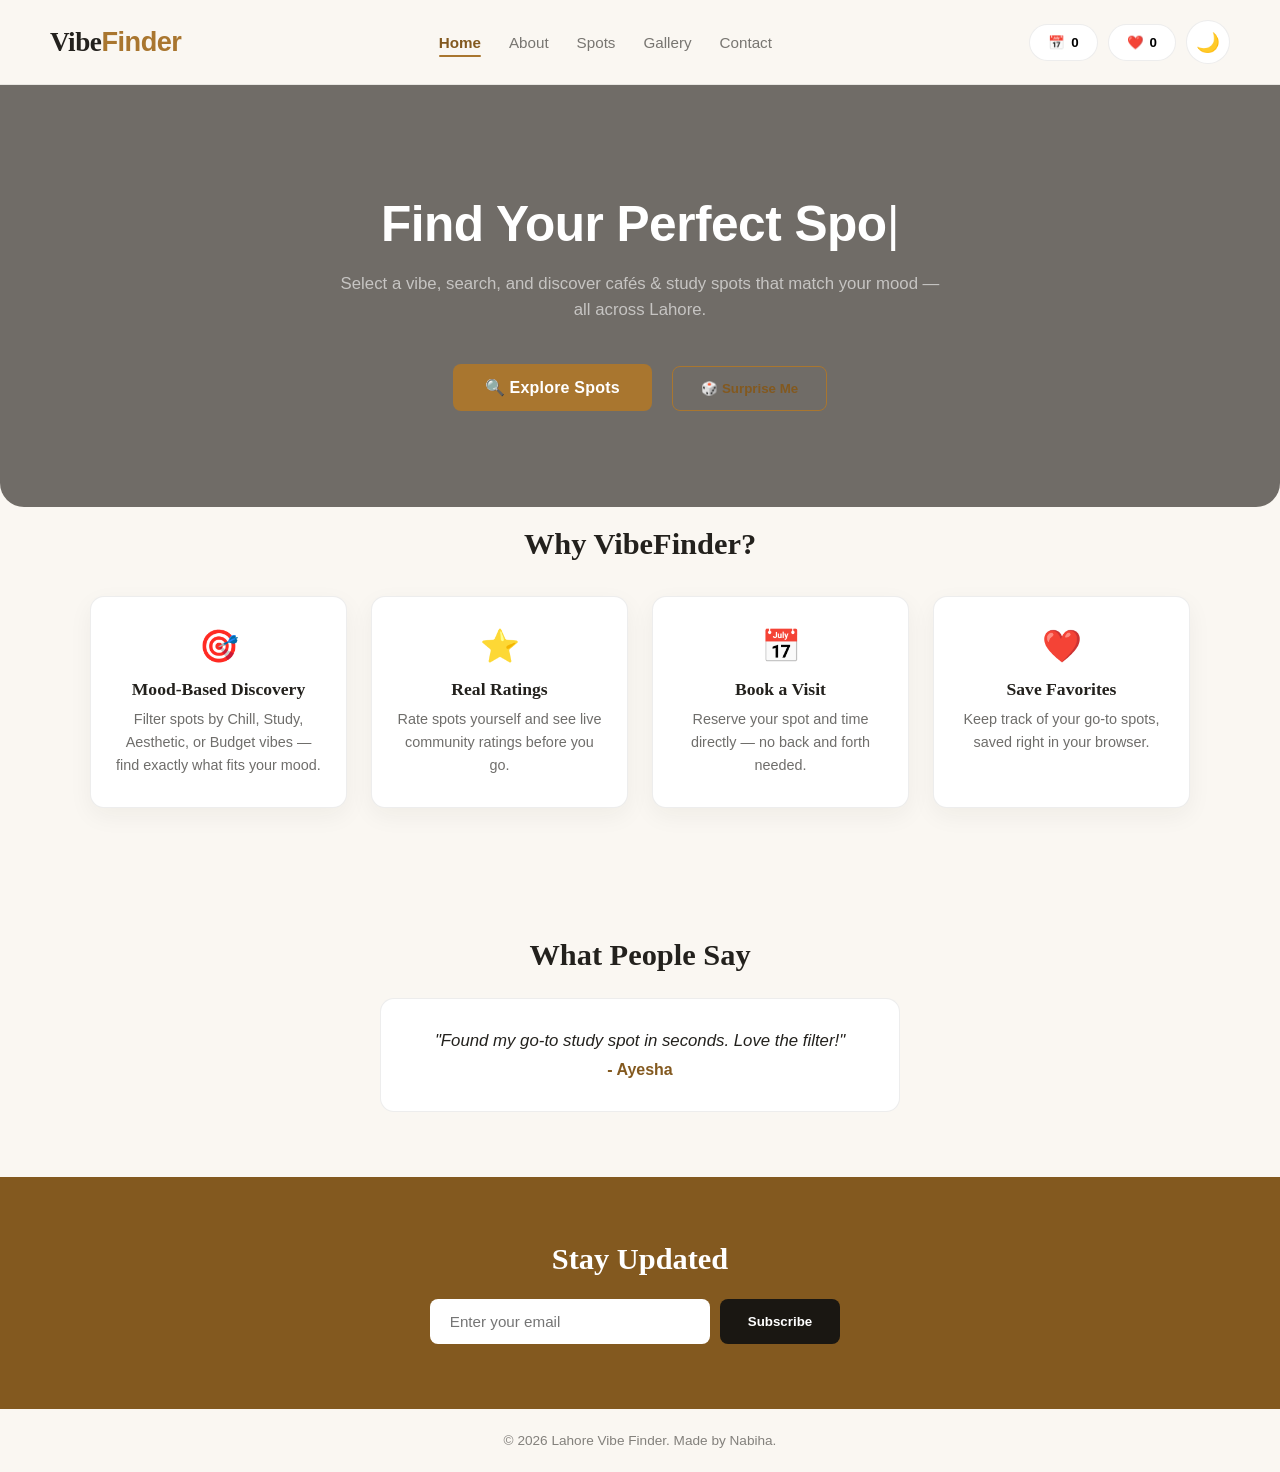
==== commit 0ec6aef5: "Converted to multi-page site (Home, About, Spots, Gallery, Contact), added README, and improved them" ====
--- a/index.html
+++ b/index.html
@@ -3,14 +3,21 @@
 <head>
   <meta charset="UTF-8">
   <meta name="viewport" content="width=device-width, initial-scale=1.0">
-  <title>Lahore Vibe Finder</title>
+  <title>Lahore Vibe Finder | Home</title>
   <link rel="stylesheet" href="style.css">
 </head>
 <body>
 
-  <!-- Navbar -->
   <header class="navbar">
     <h1 class="logo">Vibe<span>Finder</span></h1>
+    <button class="hamburger" id="hamburgerBtn">☰</button>
+    <nav class="nav-links" id="navLinks">
+      <a href="index.html" class="active">Home</a>
+      <a href="about.html">About</a>
+      <a href="spots.html">Spots</a>
+      <a href="gallery.html">Gallery</a>
+      <a href="contact.html">Contact</a>
+    </nav>
     <div class="navbar-right">
       <button id="bookingsBtn" class="fav-count-btn">📅 <span id="bookingCount">0</span></button>
       <button id="favCountBtn" class="fav-count-btn">❤️ <span id="favCount">0</span></button>
@@ -18,50 +25,54 @@
     </div>
   </header>
 
-  <!-- Hero Section -->
-  <section class="hero">
-        <h2><span id="typewriterHeading"></span><span class="cursor">|</span></h2>
-    <p>Select a vibe, search, and discover cafés & study spots that match your mood.</p>
+  <main>
+    <section class="hero">
+      <h2><span id="typewriterHeading"></span><span class="cursor">|</span></h2>
+      <p>Select a vibe, search, and discover cafés & study spots that match your mood — all across Lahore.</p>
+      <a href="spots.html" class="cta-btn">🔍 Explore Spots</a>
+      <button id="surpriseBtn" class="surprise-btn">🎲 Surprise Me</button>
+    </section>
 
-    <div class="search-bar">
-      <input type="text" id="searchInput" placeholder="Search by name...">
-    </div>
+    <section class="highlights">
+      <h2>Why VibeFinder?</h2>
+      <div class="highlight-grid">
+        <article class="highlight-card">
+          <span class="highlight-icon">🎯</span>
+          <h3>Mood-Based Discovery</h3>
+          <p>Filter spots by Chill, Study, Aesthetic, or Budget vibes — find exactly what fits your mood.</p>
+        </article>
+        <article class="highlight-card">
+          <span class="highlight-icon">⭐</span>
+          <h3>Real Ratings</h3>
+          <p>Rate spots yourself and see live community ratings before you go.</p>
+        </article>
+        <article class="highlight-card">
+          <span class="highlight-icon">📅</span>
+          <h3>Book a Visit</h3>
+          <p>Reserve your spot and time directly — no back and forth needed.</p>
+        </article>
+        <article class="highlight-card">
+          <span class="highlight-icon">❤️</span>
+          <h3>Save Favorites</h3>
+          <p>Keep track of your go-to spots, saved right in your browser.</p>
+        </article>
+      </div>
+    </section>
 
-    <div class="mood-filters" id="moodFilters">
-      <button class="mood-btn active" data-mood="all">All</button>
-      <button class="mood-btn" data-mood="chill">Chill</button>
-      <button class="mood-btn" data-mood="study">Study</button>
-      <button class="mood-btn" data-mood="aesthetic">Aesthetic</button>
-      <button class="mood-btn" data-mood="budget">Budget</button>
-    </div>
+    <section class="testimonials">
+      <h2>What People Say</h2>
+      <div class="testimonial-slider" id="testimonialSlider"></div>
+    </section>
 
-      <div class="controls-row">
-      <div class="sort-row">
-        <label for="sortSelect">Sort by:</label>
-        <select id="sortSelect">
-          <option value="default">Default</option>
-          <option value="name">Name (A-Z)</option>
-          <option value="rating">Rating (High to Low)</option>
-          <option value="popular">Popular (Most Votes)</option>
-        </select>
-      </div>
-      <div class="controls-divider"></div>
-      <button id="surpriseBtn" class="surprise-btn">🎲 Surprise Me</button>
-    </div>
-  </section>
-
-  <!-- Spots Grid -->
-  <section class="spots-grid" id="spotsGrid">
-    <!-- JS se cards yahan inject honge -->
-  </section>
-
-  <!-- Modal -->
-  <div class="modal-overlay" id="modalOverlay">
-    <div class="modal">
-      <button class="modal-close" id="modalClose">&times;</button>
-      <div id="modalContent"></div>
-    </div>
-  </div>
+    <section class="newsletter">
+      <h2>Stay Updated</h2>
+      <form id="newsletterForm">
+        <input type="email" id="emailInput" placeholder="Enter your email">
+        <button type="submit">Subscribe</button>
+        <p class="form-msg" id="formMsg"></p>
+      </form>
+    </section>
+  </main>
 
   <!-- Favorites Modal -->
   <div class="modal-overlay" id="favModalOverlay">
@@ -81,23 +92,6 @@
     </div>
   </div>
 
-  <!-- Testimonials -->
-  <section class="testimonials">
-    <h2>What People Say</h2>
-    <div class="testimonial-slider" id="testimonialSlider"></div>
-  </section>
-
-  <!-- Newsletter -->
-  <section class="newsletter">
-    <h2>Stay Updated</h2>
-    <form id="newsletterForm">
-      <input type="email" id="emailInput" placeholder="Enter your email">
-      <button type="submit">Subscribe</button>
-      <p class="form-msg" id="formMsg"></p>
-    </form>
-  </section>
-
-  <!-- Toast -->
   <div id="toast" class="toast"></div>
 
   <footer>
--- a/style.css
+++ b/style.css
@@ -4,26 +4,31 @@
   box-sizing: border-box;
 }
 
-@import url('https://fonts.googleapis.com/css2?family=Poppins:wght@400;500;600;700;800&display=swap');
+@import url('https://fonts.googleapis.com/css2?family=Fraunces:wght@600;700;900&family=Inter:wght@400;500;600;700&display=swap');
 
 * {
-  font-family: 'Poppins', sans-serif;
+  font-family: 'Inter', sans-serif;
+}
+h1, h2, h3, .logo {
+  font-family: 'Fraunces', serif;
 }
 
 :root {
-  --bg: #fdf8f3;
-  --text: #26201b;
+  --bg: #faf7f2;
+  --text: #23211d;
   --card-bg: #ffffff;
-  --accent: #e0693f;
-  --accent-dark: #c1502b;
-  --accent-light: #fff0e8;
+  --accent: #a9762f;
+  --accent-dark: #83591f;
+  --accent-light: #f3ead9;
+  --border: rgba(35,33,29,0.08);
 }
 
 body.dark {
-  --bg: #16141c;
-  --text: #f1f1f1;
-  --card-bg: #24222c;
-  --accent-light: #2e2733;
+  --bg: #14151a;
+  --text: #edeae3;
+  --card-bg: #1e2027;
+  --accent-light: #2a2620;
+  --border: rgba(255,255,255,0.08);
 }
 
 body {
@@ -32,19 +37,68 @@
   transition: background 0.3s, color 0.3s;
 }
 
-/* Navbar */
+/* ---------- Navbar ---------- */
 .navbar {
   display: flex;
   justify-content: space-between;
   align-items: center;
-  padding: 24px 50px;
+  padding: 20px 50px;
+  flex-wrap: wrap;
+  gap: 14px;
+  position: sticky;
+  top: 0;
+  background: var(--bg);
+  z-index: 50;
+  border-bottom: 1px solid var(--border);
 }
 .logo {
-  font-size: 1.6rem;
-  font-weight: 800;
+  font-size: 1.7rem;
+  font-weight: 700;
   letter-spacing: -0.5px;
 }
 .logo span { color: var(--accent); }
+
+.hamburger {
+  display: none;
+  background: var(--card-bg);
+  border: 1px solid var(--border);
+  border-radius: 10px;
+  width: 42px;
+  height: 42px;
+  font-size: 1.3rem;
+  cursor: pointer;
+}
+
+.nav-links {
+  display: flex;
+  gap: 28px;
+  align-items: center;
+}
+.nav-links a {
+  text-decoration: none;
+  color: var(--text);
+  font-weight: 500;
+  font-size: 0.95rem;
+  opacity: 0.6;
+  transition: 0.2s;
+  position: relative;
+}
+.nav-links a:hover { opacity: 1; }
+.nav-links a.active {
+  opacity: 1;
+  color: var(--accent-dark);
+  font-weight: 600;
+}
+.nav-links a.active::after {
+  content: "";
+  position: absolute;
+  bottom: -6px;
+  left: 0;
+  width: 100%;
+  height: 2px;
+  background: var(--accent);
+  border-radius: 2px;
+}
 
 .navbar-right {
   display: flex;
@@ -53,12 +107,11 @@
 }
 .fav-count-btn {
   background: var(--card-bg);
-  border: none;
+  border: 1px solid var(--border);
   border-radius: 30px;
   padding: 10px 18px;
   font-weight: 600;
   cursor: pointer;
-  box-shadow: 0 4px 12px rgba(0,0,0,0.08);
   transition: transform 0.2s;
   display: flex;
   align-items: center;
@@ -68,81 +121,166 @@
 
 .theme-btn {
   background: var(--card-bg);
-  border: none;
+  border: 1px solid var(--border);
   border-radius: 50%;
   width: 44px;
   height: 44px;
   cursor: pointer;
   font-size: 1.2rem;
-  box-shadow: 0 4px 12px rgba(0,0,0,0.08);
   transition: transform 0.2s;
 }
 .theme-btn:hover { transform: scale(1.08); }
 
-/* Hero */
+/* ---------- Hero (Home) ---------- */
 .hero {
   text-align: center;
-  padding: 70px 20px 50px;
-  background: radial-gradient(circle at top, var(--accent-light), transparent 70%);
-}
+  padding: 110px 20px 90px;
+  background:
+    linear-gradient(rgba(20,15,10,0.6), rgba(20,15,10,0.6)),
+    url("https://images.unsplash.com/photo-1691067987594-b1b7f84ba55a?q=80&w=1200&auto=format&fit=crop") center/cover no-repeat;
+  border-radius: 0 0 24px 24px;
+}
+.hero h2, .hero p {
+  color: #fff;
+}
+.hero p { opacity: 0.9; }
+
 .hero h2 {
-  font-size: clamp(2rem, 5vw, 2.8rem);
-  font-weight: 800;
-  margin-bottom: 14px;
-  letter-spacing: -1px;
+  font-size: clamp(2.1rem, 5vw, 3.1rem);
+  font-weight: 700;
+  margin-bottom: 16px;
+  letter-spacing: -0.5px;
+  min-height: 1.2em;
 }
 .hero p {
   font-size: 1.05rem;
-  opacity: 0.65;
-  margin-bottom: 32px;
-}
-
+  opacity: 0.6;
+  margin-bottom: 34px;
+  max-width: 600px;
+  margin-left: auto;
+  margin-right: auto;
+  line-height: 1.6;
+}
+.cursor {
+  display: inline-block;
+  animation: blink 0.8s step-end infinite;
+  color: #fff;
+  font-weight: 400;
+}
+@keyframes blink { 50% { opacity: 0; } }
+
+.cta-btn {
+  display: inline-block;
+  background: var(--accent);
+  color: #fff;
+  text-decoration: none;
+  padding: 14px 32px;
+  border-radius: 8px;
+  font-weight: 600;
+  margin: 6px 8px;
+  transition: 0.25s;
+  letter-spacing: 0.2px;
+}
+.cta-btn:hover { background: var(--accent-dark); transform: translateY(-2px); }
+
+.surprise-btn {
+  display: inline-block;
+  padding: 14px 28px;
+  border-radius: 8px;
+  border: 1.5px solid var(--accent);
+  background: transparent;
+  color: var(--accent-dark);
+  font-weight: 600;
+  cursor: pointer;
+  transition: 0.25s;
+  margin: 6px 8px;
+}
+.surprise-btn:hover { background: var(--accent); color: #fff; }
+
+/* ---------- Generic Page Header ---------- */
+.page-header {
+  text-align: center;
+  padding: 60px 20px 32px;
+  background: linear-gradient(180deg, var(--accent-light) 0%, transparent 100%);
+}
+.page-header h2 {
+  font-size: clamp(1.9rem, 4vw, 2.6rem);
+  font-weight: 700;
+  margin-bottom: 10px;
+}
+.page-header p {
+  opacity: 0.6;
+  margin-bottom: 26px;
+}
+
+/* ---------- Highlights (Home) ---------- */
+.highlights { padding: 20px 50px 65px; max-width: 1200px; margin: 0 auto; }
+.highlights h2 {
+  text-align: center;
+  font-size: 1.9rem;
+  font-weight: 700;
+  margin-bottom: 34px;
+}
+.highlight-grid, .about-grid {
+  display: grid;
+  grid-template-columns: repeat(auto-fit, minmax(240px, 1fr));
+  gap: 24px;
+}
+.highlight-card {
+  background: var(--card-bg);
+  padding: 30px 24px;
+  border-radius: 14px;
+  border: 1px solid var(--border);
+  text-align: center;
+  transition: transform 0.25s, border-color 0.25s;
+}
+.highlight-card:hover { transform: translateY(-6px); border-color: var(--accent); }
+.highlight-icon { font-size: 2rem; display: block; margin-bottom: 14px; }
+.highlight-card h3 { font-size: 1.1rem; margin-bottom: 8px; font-weight: 700; }
+.highlight-card p { font-size: 0.9rem; opacity: 0.65; line-height: 1.6; }
+
+/* ---------- About Page ---------- */
+.about-content { max-width: 1000px; margin: 0 auto; padding: 20px 50px 60px; }
+.about-block { margin-bottom: 34px; }
+.about-block h3 { font-size: 1.35rem; margin-bottom: 10px; color: var(--accent-dark); font-weight: 700; }
+.about-block p { line-height: 1.75; opacity: 0.8; }
+.about-grid { margin-top: 20px; }
+
+/* ---------- Search / Filters / Sort ---------- */
 .search-bar input {
   width: 380px;
   max-width: 85%;
   padding: 16px 24px;
-  border-radius: 40px;
-  border: none;
+  border-radius: 8px;
+  border: 1px solid var(--border);
   outline: none;
   font-size: 1rem;
   margin-bottom: 28px;
   background: var(--card-bg);
-  box-shadow: 0 6px 20px rgba(0,0,0,0.08);
-}
-.search-bar input:focus {
-  box-shadow: 0 6px 20px rgba(224,105,63,0.25);
-}
+}
+.search-bar input:focus { border-color: var(--accent); }
 
 .mood-filters {
   display: flex;
   justify-content: center;
-  gap: 12px;
+  gap: 10px;
   flex-wrap: wrap;
   margin-bottom: 24px;
 }
 .mood-btn {
-  padding: 11px 26px;
-  border-radius: 30px;
-  border: none;
+  padding: 10px 24px;
+  border-radius: 8px;
+  border: 1px solid var(--border);
   background: var(--card-bg);
   color: var(--text);
   cursor: pointer;
   transition: 0.25s;
   font-weight: 600;
-  font-size: 0.95rem;
-  box-shadow: 0 3px 10px rgba(0,0,0,0.06);
-}
-.mood-btn:hover {
-  transform: translateY(-2px);
-  box-shadow: 0 6px 16px rgba(224,105,63,0.2);
-}
-.mood-btn.active {
-  background: var(--accent);
-  color: #fff;
-  box-shadow: 0 6px 16px rgba(224,105,63,0.35);
-}
-
-/* Controls row: sort + surprise together, unified */
+  font-size: 0.9rem;
+}
+.mood-btn:hover { border-color: var(--accent); }
+.mood-btn.active { background: var(--accent); color: #fff; border-color: var(--accent); }
+
 .controls-row {
   display: flex;
   justify-content: center;
@@ -153,142 +291,78 @@
   max-width: fit-content;
   margin: 0 auto;
   padding: 12px 20px;
-  border-radius: 40px;
-  box-shadow: 0 6px 20px rgba(0,0,0,0.06);
-}
-.sort-row {
-  display: flex;
-  align-items: center;
-  gap: 8px;
-  font-size: 0.9rem;
-  font-weight: 500;
-}
+  border-radius: 8px;
+  border: 1px solid var(--border);
+}
+.sort-row { display: flex; align-items: center; gap: 8px; font-size: 0.9rem; font-weight: 500; }
 .sort-row select {
   padding: 8px 14px;
-  border-radius: 20px;
-  border: 1px solid rgba(0,0,0,0.08);
+  border-radius: 6px;
+  border: 1px solid var(--border);
   background: var(--bg);
   cursor: pointer;
-  font-family: 'Poppins', sans-serif;
+  font-family: 'Inter', sans-serif;
   font-weight: 500;
   font-size: 0.9rem;
 }
-.controls-divider {
-  width: 1px;
-  height: 22px;
-  background: rgba(0,0,0,0.12);
-}
-.surprise-btn {
-  padding: 10px 22px;
-  border-radius: 30px;
-  border: none;
-  background: var(--accent);
-  color: #fff;
-  font-weight: 600;
-  font-size: 0.9rem;
-  cursor: pointer;
-  transition: 0.25s;
-  box-shadow: 0 4px 14px rgba(224,105,63,0.3);
-}
-.surprise-btn:hover {
-  background: var(--accent-dark);
-  transform: scale(1.04);
-}
-
-/* Spots Grid */
+.controls-divider { width: 1px; height: 22px; background: var(--border); }
+
+/* ---------- Spots Grid ---------- */
 .spots-grid {
   display: grid;
   grid-template-columns: repeat(auto-fit, minmax(270px, 1fr));
-  gap: 28px;
+  gap: 26px;
   padding: 55px 50px;
   max-width: 1300px;
   margin: 0 auto;
 }
 .spot-card {
   background: var(--card-bg);
-  border-radius: 20px;
+  border-radius: 14px;
   overflow: hidden;
-  box-shadow: 0 6px 20px rgba(0,0,0,0.06);
-  cursor: pointer;
-  transition: transform 0.3s, box-shadow 0.3s;
+  border: 1px solid var(--border);
+  cursor: pointer;
+  transition: transform 0.3s, border-color 0.3s;
   animation: fadeUp 0.5s ease;
 }
-.spot-card:hover {
-  transform: translateY(-8px);
-  box-shadow: 0 16px 32px rgba(0,0,0,0.14);
-}
-.spot-card img {
-  width: 100%;
-  height: 190px;
-  object-fit: cover;
-}
+.spot-card:hover { transform: translateY(-6px); border-color: var(--accent); }
+.spot-card img { width: 100%; height: 190px; object-fit: cover; }
 .spot-card-body { padding: 20px; }
-.spot-card-body h3 {
-  margin-bottom: 6px;
-  font-size: 1.15rem;
-  font-weight: 700;
-}
-.spot-card-body p {
-  font-size: 0.9rem;
-  opacity: 0.65;
-  margin-bottom: 14px;
-  line-height: 1.4;
-}
+.spot-card-body h3 { margin-bottom: 6px; font-size: 1.1rem; font-weight: 700; }
+.spot-card-body p { font-size: 0.9rem; opacity: 0.6; margin-bottom: 14px; line-height: 1.4; }
 .spot-tag {
   display: inline-block;
   background: var(--accent-light);
   color: var(--accent-dark);
   padding: 5px 14px;
-  border-radius: 20px;
-  font-size: 0.75rem;
-  font-weight: 600;
+  border-radius: 6px;
+  font-size: 0.72rem;
+  font-weight: 700;
+  letter-spacing: 0.3px;
+  text-transform: uppercase;
 }
 .price-tag {
   display: inline-block;
-  background: #eafaf0;
-  color: #1e8449;
-  padding: 5px 14px;
-  border-radius: 20px;
-  font-size: 0.75rem;
+  background: transparent;
+  color: var(--text);
+  opacity: 0.55;
+  padding: 5px 8px;
+  font-size: 0.8rem;
   font-weight: 600;
   margin-left: 6px;
 }
-.fav-btn {
-  float: right;
-  background: none;
-  border: none;
-  font-size: 1.4rem;
-  cursor: pointer;
-  transition: transform 0.2s;
-}
+.fav-btn { float: right; background: none; border: none; font-size: 1.4rem; cursor: pointer; transition: transform 0.2s; }
 .fav-btn:hover { transform: scale(1.2); }
 
-@keyframes fadeUp {
-  from { opacity: 0; transform: translateY(20px); }
-  to { opacity: 1; transform: translateY(0); }
-}
-
-/* Stars */
-.stars {
-  color: #f5a623;
-  font-size: 1.1rem;
-  letter-spacing: 2px;
-}
-.rating-stars-interactive span {
-  cursor: pointer;
-  transition: transform 0.15s;
-  display: inline-block;
-}
-.rating-stars-interactive span:hover {
-  transform: scale(1.25);
-}
-.rating-text {
-  font-size: 0.85rem;
-  opacity: 0.65;
-  margin-left: 6px;
-}
-
-/* Modal */
+@keyframes fadeUp { from { opacity: 0; transform: translateY(20px); } to { opacity: 1; transform: translateY(0); } }
+
+/* ---------- Stars ---------- */
+.stars { color: var(--accent); font-size: 1.1rem; letter-spacing: 2px; }
+.rating-stars-interactive span { cursor: pointer; transition: transform 0.15s; display: inline-block; }
+.rating-stars-interactive span:hover { transform: scale(1.25); }
+.rating-text { font-size: 0.85rem; opacity: 0.55; margin-left: 6px; }
+
+/* ---------- Modal ---------- */
 .modal-overlay {
   position: fixed;
   inset: 0;
@@ -302,7 +376,7 @@
 .modal-overlay.active { display: flex; }
 .modal {
   background: var(--card-bg);
-  border-radius: 20px;
+  border-radius: 16px;
   max-width: 460px;
   width: 90%;
   max-height: 85vh;
@@ -310,7 +384,7 @@
   padding: 30px;
   position: relative;
   animation: fadeUp 0.3s ease;
-  box-shadow: 0 20px 50px rgba(0,0,0,0.25);
+  border: 1px solid var(--border);
 }
 .modal-close {
   position: absolute;
@@ -325,156 +399,196 @@
   cursor: pointer;
 }
 
-.fav-mini-card {
-  display: flex;
-  align-items: center;
-  gap: 12px;
-  padding: 10px 0;
-  border-bottom: 1px solid rgba(0,0,0,0.08);
-}
-.fav-mini-card img {
-  width: 60px;
-  height: 60px;
-  object-fit: cover;
-  border-radius: 10px;
-}
-
-/* Booking form */
-.booking-form {
-  margin-top: 18px;
-  border-top: 1px solid rgba(0,0,0,0.08);
-  padding-top: 16px;
-}
-.booking-form label {
-  display: block;
-  font-size: 0.85rem;
-  font-weight: 600;
-  margin-bottom: 6px;
-  margin-top: 12px;
-}
+.fav-mini-card { display: flex; align-items: center; gap: 12px; padding: 10px 0; border-bottom: 1px solid var(--border); }
+.fav-mini-card img { width: 60px; height: 60px; object-fit: cover; border-radius: 8px; }
+
+/* ---------- Booking form ---------- */
+.booking-form { margin-top: 18px; border-top: 1px solid var(--border); padding-top: 16px; }
+.booking-form label { display: block; font-size: 0.85rem; font-weight: 600; margin-bottom: 6px; margin-top: 12px; }
 .booking-form input {
-  width: 100%;
-  padding: 10px 14px;
-  border-radius: 10px;
-  border: 1px solid #ddd;
-  outline: none;
-  font-family: 'Poppins', sans-serif;
+  width: 100%; padding: 10px 14px; border-radius: 8px; border: 1px solid var(--border);
+  outline: none; font-family: 'Inter', sans-serif; background: var(--bg); color: var(--text);
 }
 .booking-form button {
-  margin-top: 16px;
-  width: 100%;
-  padding: 12px;
-  border-radius: 10px;
-  border: none;
-  background: var(--accent);
-  color: #fff;
-  font-weight: 600;
-  cursor: pointer;
-  transition: 0.2s;
+  margin-top: 16px; width: 100%; padding: 12px; border-radius: 8px; border: none;
+  background: var(--accent); color: #fff; font-weight: 600; cursor: pointer; transition: 0.2s;
 }
 .booking-form button:hover { background: var(--accent-dark); }
 
-.booking-mini-card {
-  padding: 12px 0;
-  border-bottom: 1px solid rgba(0,0,0,0.08);
-}
+.booking-mini-card { padding: 12px 0; border-bottom: 1px solid var(--border); }
 .booking-mini-card strong { display: block; }
-.booking-mini-card span { font-size: 0.85rem; opacity: 0.7; }
-.cancel-booking-btn {
-  background: none;
-  border: none;
-  color: #c0392b;
-  font-size: 0.8rem;
-  cursor: pointer;
-  margin-top: 6px;
-}
-
-/* Testimonials */
-.testimonials { text-align: center; padding: 60px 20px; }
-.testimonials h2 { font-size: 1.8rem; font-weight: 800; margin-bottom: 10px; }
+.booking-mini-card span { font-size: 0.85rem; opacity: 0.6; }
+.cancel-booking-btn { background: none; border: none; color: #b3401f; font-size: 0.8rem; cursor: pointer; margin-top: 6px; }
+
+/* ---------- Gallery Page ---------- */
+.gallery-grid {
+  display: grid;
+  grid-template-columns: repeat(auto-fit, minmax(220px, 1fr));
+  gap: 16px;
+  padding: 20px 50px 60px;
+  max-width: 1300px;
+  margin: 0 auto;
+}
+.gallery-item {
+  border-radius: 12px;
+  overflow: hidden;
+  cursor: pointer;
+  border: 1px solid var(--border);
+  transition: transform 0.3s;
+}
+.gallery-item:hover { transform: scale(1.03); }
+.gallery-item img { width: 100%; height: 180px; object-fit: cover; display: block; }
+
+.lightbox-box {
+  background: var(--card-bg);
+  border-radius: 14px;
+  padding: 20px;
+  max-width: 600px;
+  width: 90%;
+  position: relative;
+  animation: fadeUp 0.3s ease;
+}
+.lightbox-box img { width: 100%; border-radius: 10px; }
+.lightbox-caption { text-align: center; margin-top: 12px; font-weight: 600; }
+
+/* ---------- Contact Page ---------- */
+.contact-wrapper {
+  display: grid;
+  grid-template-columns: 1.2fr 1fr;
+  gap: 28px;
+  max-width: 1100px;
+  margin: 0 auto;
+  padding: 20px 50px 60px;
+}
+.contact-form-box, .contact-info-box {
+  background: var(--card-bg);
+  border-radius: 14px;
+  padding: 30px;
+  border: 1px solid var(--border);
+}
+.contact-form-box h3, .contact-info-box h3 { margin-bottom: 18px; font-size: 1.2rem; font-weight: 700; }
+.contact-form-box label { display: block; font-size: 0.85rem; font-weight: 600; margin-bottom: 6px; margin-top: 14px; }
+.contact-form-box input, .contact-form-box textarea {
+  width: 100%; padding: 12px 16px; border-radius: 8px; border: 1px solid var(--border);
+  outline: none; font-family: 'Inter', sans-serif; resize: vertical; background: var(--bg); color: var(--text);
+}
+.contact-form-box button {
+  margin-top: 18px; width: 100%; padding: 13px; border-radius: 8px; border: none;
+  background: var(--accent); color: #fff; font-weight: 600; cursor: pointer; transition: 0.2s;
+}
+.contact-form-box button:hover { background: var(--accent-dark); }
+
+.contact-table { width: 100%; border-collapse: collapse; margin-bottom: 20px; }
+.contact-table td { padding: 10px 0; border-bottom: 1px solid var(--border); font-size: 0.9rem; }
+.contact-table td:first-child { font-weight: 600; width: 40%; }
+
+.map-embed iframe { display: block; border-radius: 10px; }
+
+/* ---------- Testimonials ---------- */
+.testimonials { text-align: center; padding: 65px 20px; }
+.testimonials h2 { font-size: 1.9rem; font-weight: 700; margin-bottom: 10px; }
 .testimonial-slider {
-  max-width: 520px;
-  margin: 25px auto 0;
-  background: var(--card-bg);
-  padding: 30px;
-  border-radius: 20px;
-  box-shadow: 0 8px 24px rgba(0,0,0,0.08);
-  transition: opacity 0.4s;
-  min-height: 100px;
+  max-width: 520px; margin: 25px auto 0; background: var(--card-bg); padding: 32px;
+  border-radius: 14px; border: 1px solid var(--border); transition: opacity 0.4s; min-height: 100px;
 }
 .testimonial-slider p { font-size: 1.05rem; font-style: italic; }
-.testimonial-slider h4 { color: var(--accent); }
-
-/* Newsletter */
-.newsletter {
-  text-align: center;
-  padding: 60px 20px;
-  background: linear-gradient(135deg, var(--accent), var(--accent-dark));
-  color: #fff;
-}
-.newsletter h2 { font-size: 1.8rem; font-weight: 800; }
-.newsletter form {
-  margin-top: 22px;
-  display: flex;
-  justify-content: center;
-  gap: 10px;
-  flex-wrap: wrap;
-}
-.newsletter input {
-  padding: 14px 20px;
-  border-radius: 30px;
-  border: none;
-  outline: none;
-  width: 280px;
-  font-size: 0.95rem;
-}
+.testimonial-slider h4 { color: var(--accent-dark); font-family: 'Inter', sans-serif; }
+
+/* ---------- Newsletter ---------- */
+.newsletter { text-align: center; padding: 65px 20px; background: var(--accent-dark); color: #fff; }
+.newsletter h2 { font-size: 1.9rem; font-weight: 700; }
+.newsletter form { margin-top: 22px; display: flex; justify-content: center; gap: 10px; flex-wrap: wrap; }
+.newsletter input { padding: 14px 20px; border-radius: 8px; border: none; outline: none; width: 280px; font-size: 0.95rem; }
 .newsletter button {
-  padding: 14px 28px;
-  border-radius: 30px;
-  border: none;
-  background: #1e1a17;
-  color: #fff;
-  cursor: pointer;
-  font-weight: 600;
-  transition: transform 0.2s;
+  padding: 14px 28px; border-radius: 8px; border: none; background: #1a1712;
+  color: #fff; cursor: pointer; font-weight: 600; transition: transform 0.2s;
 }
 .newsletter button:hover { transform: translateY(-2px); }
 .form-msg { margin-top: 12px; font-size: 0.9rem; font-weight: 500; }
 
-/* Toast */
+/* ---------- Toast ---------- */
 .toast {
-  position: fixed;
-  bottom: 30px;
-  left: 50%;
-  transform: translateX(-50%) translateY(100px);
-  background: #1e1a17;
-  color: #fff;
-  padding: 14px 26px;
-  border-radius: 30px;
-  font-size: 0.9rem;
-  font-weight: 500;
-  box-shadow: 0 8px 24px rgba(0,0,0,0.3);
-  opacity: 0;
-  transition: transform 0.35s, opacity 0.35s;
-  z-index: 200;
-}
-.toast.show {
-  transform: translateX(-50%) translateY(0);
-  opacity: 1;
-}
-
-footer {
+  position: fixed; bottom: 30px; left: 50%; transform: translateX(-50%) translateY(100px);
+  background: #1a1712; color: #fff; padding: 14px 26px; border-radius: 8px;
+  font-size: 0.9rem; font-weight: 500; box-shadow: 0 8px 24px rgba(0,0,0,0.3);
+  opacity: 0; transition: transform 0.35s, opacity 0.35s; z-index: 200;
+}
+.toast.show { transform: translateX(-50%) translateY(0); opacity: 1; }
+
+footer { text-align: center; padding: 24px; opacity: 0.55; font-size: 0.85rem; }
+
+/* ---------- Responsive ---------- */
+@media (max-width: 768px) {
+  .navbar { padding: 16px 20px; }
+  .hamburger { display: block; }
+  .nav-links {
+    display: none;
+    flex-direction: column;
+    position: absolute;
+    top: 70px;
+    left: 20px;
+    right: 20px;
+    background: var(--card-bg);
+    border-radius: 12px;
+    padding: 16px;
+    border: 1px solid var(--border);
+    gap: 14px;
+  }
+  .nav-links.open { display: flex; }
+  .spots-grid, .gallery-grid { padding: 30px 20px; }
+  .contact-wrapper { grid-template-columns: 1fr; padding: 20px 20px 40px; }
+  .highlights, .about-content { padding: 20px 20px 40px; }
+}
+.about-header {
+  background:
+    linear-gradient(rgba(20,15,10,0.55), rgba(20,15,10,0.55)),
+    url("https://images.unsplash.com/photo-1508424757105-b6d5ad9329d0?q=80&w=1200&auto=format&fit=crop") center/cover no-repeat;
+  border-radius: 0 0 24px 24px;
+  padding: 90px 20px 70px;
+}
+.about-header h2, .about-header p { color: #fff; }
+.about-header p { opacity: 0.9; }
+
+.pull-quote {
+  font-family: 'Fraunces', serif;
+  font-size: 1.4rem;
+  font-style: italic;
+  color: var(--accent-dark);
   text-align: center;
-  padding: 24px;
-  opacity: 0.6;
-  font-size: 0.85rem;
-}
-.cursor {
-  display: inline-block;
-  animation: blink 0.8s step-end infinite;
+  max-width: 700px;
+  margin: 0 auto 44px;
+  padding: 0 20px;
+  line-height: 1.5;
+  border-left: none;
+  position: relative;
+}
+.pull-quote::before {
+  content: "“";
+  font-size: 3rem;
   color: var(--accent);
-  font-weight: 400;
-}
-@keyframes blink {
-  50% { opacity: 0; }
-}+  display: block;
+  line-height: 0.5;
+  margin-bottom: 10px;
+}
+
+.about-block {
+  background: var(--card-bg);
+  border: 1px solid var(--border);
+  border-left: 4px solid var(--accent);
+  border-radius: 12px;
+  padding: 26px 30px;
+  margin-bottom: 24px;
+}
+
+.highlight-card {
+  box-shadow: 0 8px 24px rgba(35,33,29,0.05);
+}
+.contact-header {
+  background:
+    linear-gradient(rgba(20,15,10,0.6), rgba(20,15,10,0.6)),
+    url("https://images.unsplash.com/photo-1500130695625-8aa9b575c62a?q=80&w=1200&auto=format&fit=crop") center/cover no-repeat;
+  border-radius: 0 0 24px 24px;
+  padding: 90px 20px 70px;
+}
+.contact-header h2, .contact-header p { color: #fff; }
+.contact-header p { opacity: 0.9; }
